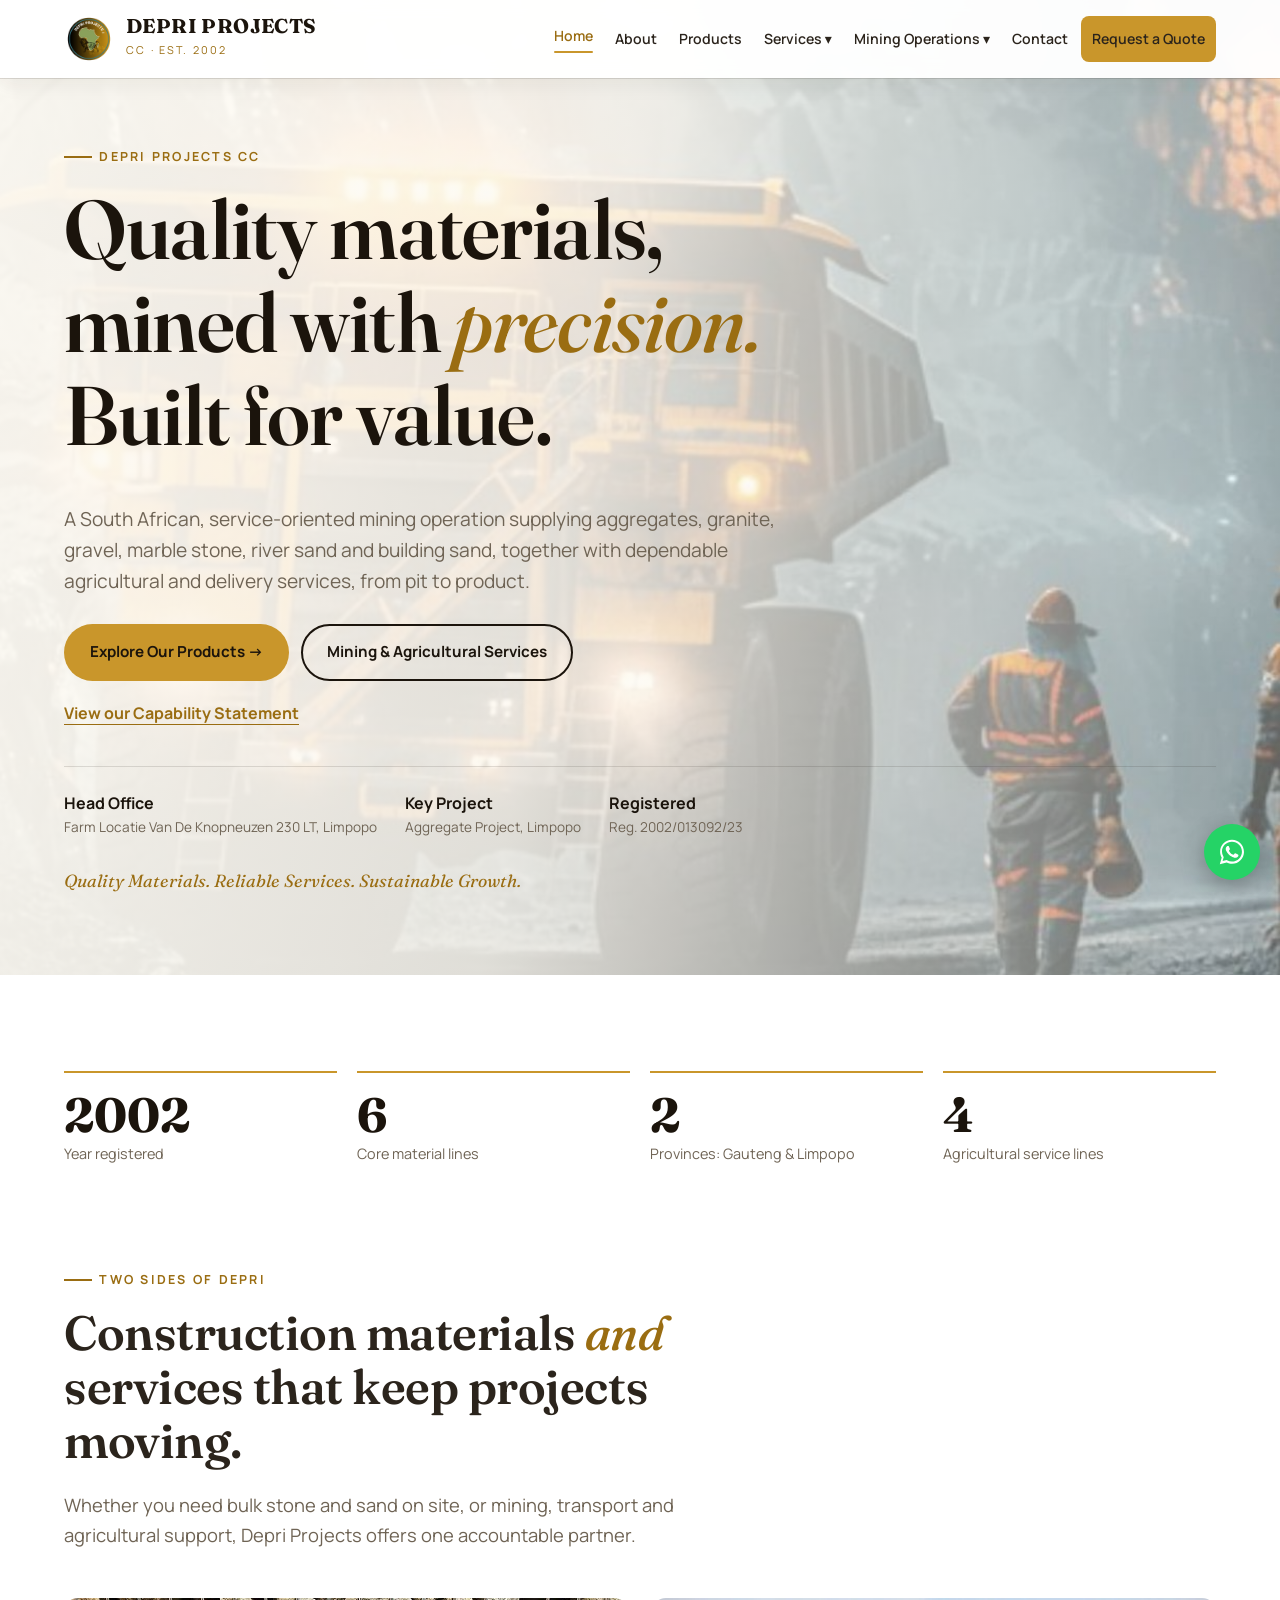
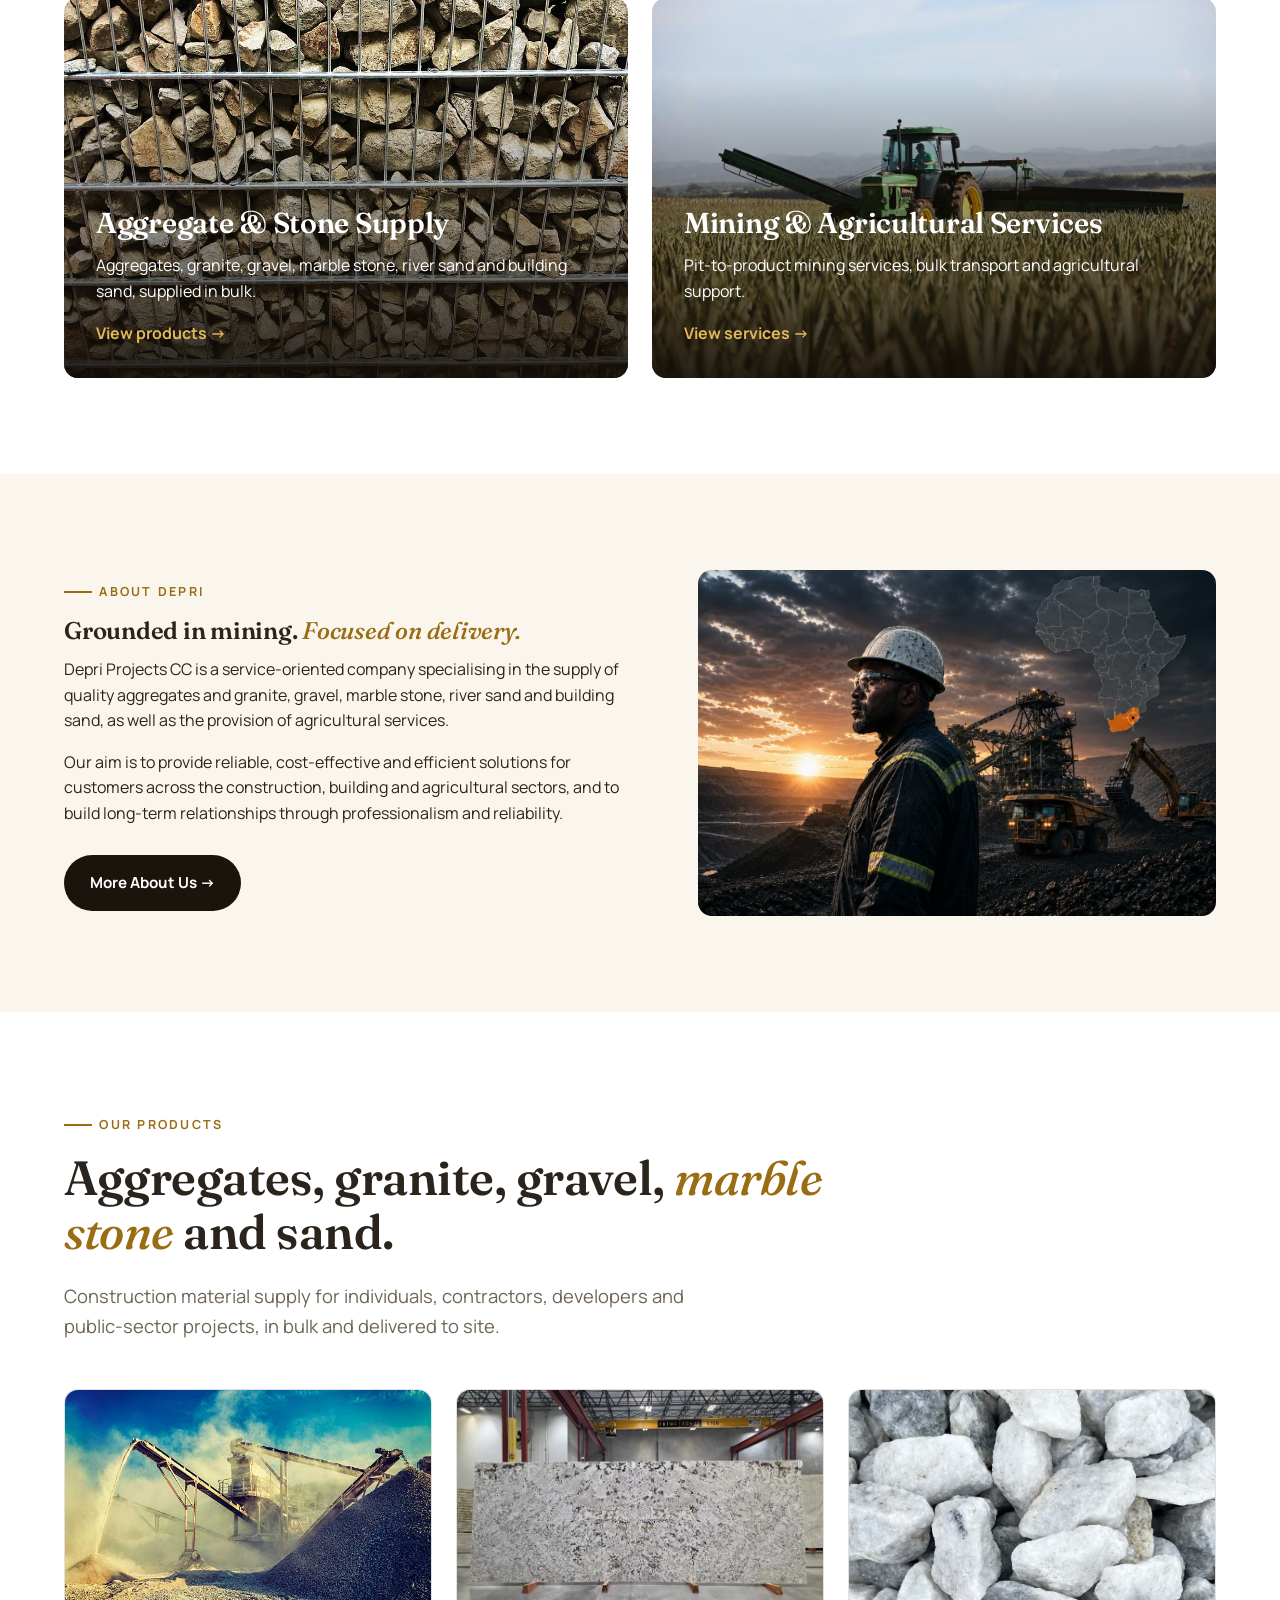
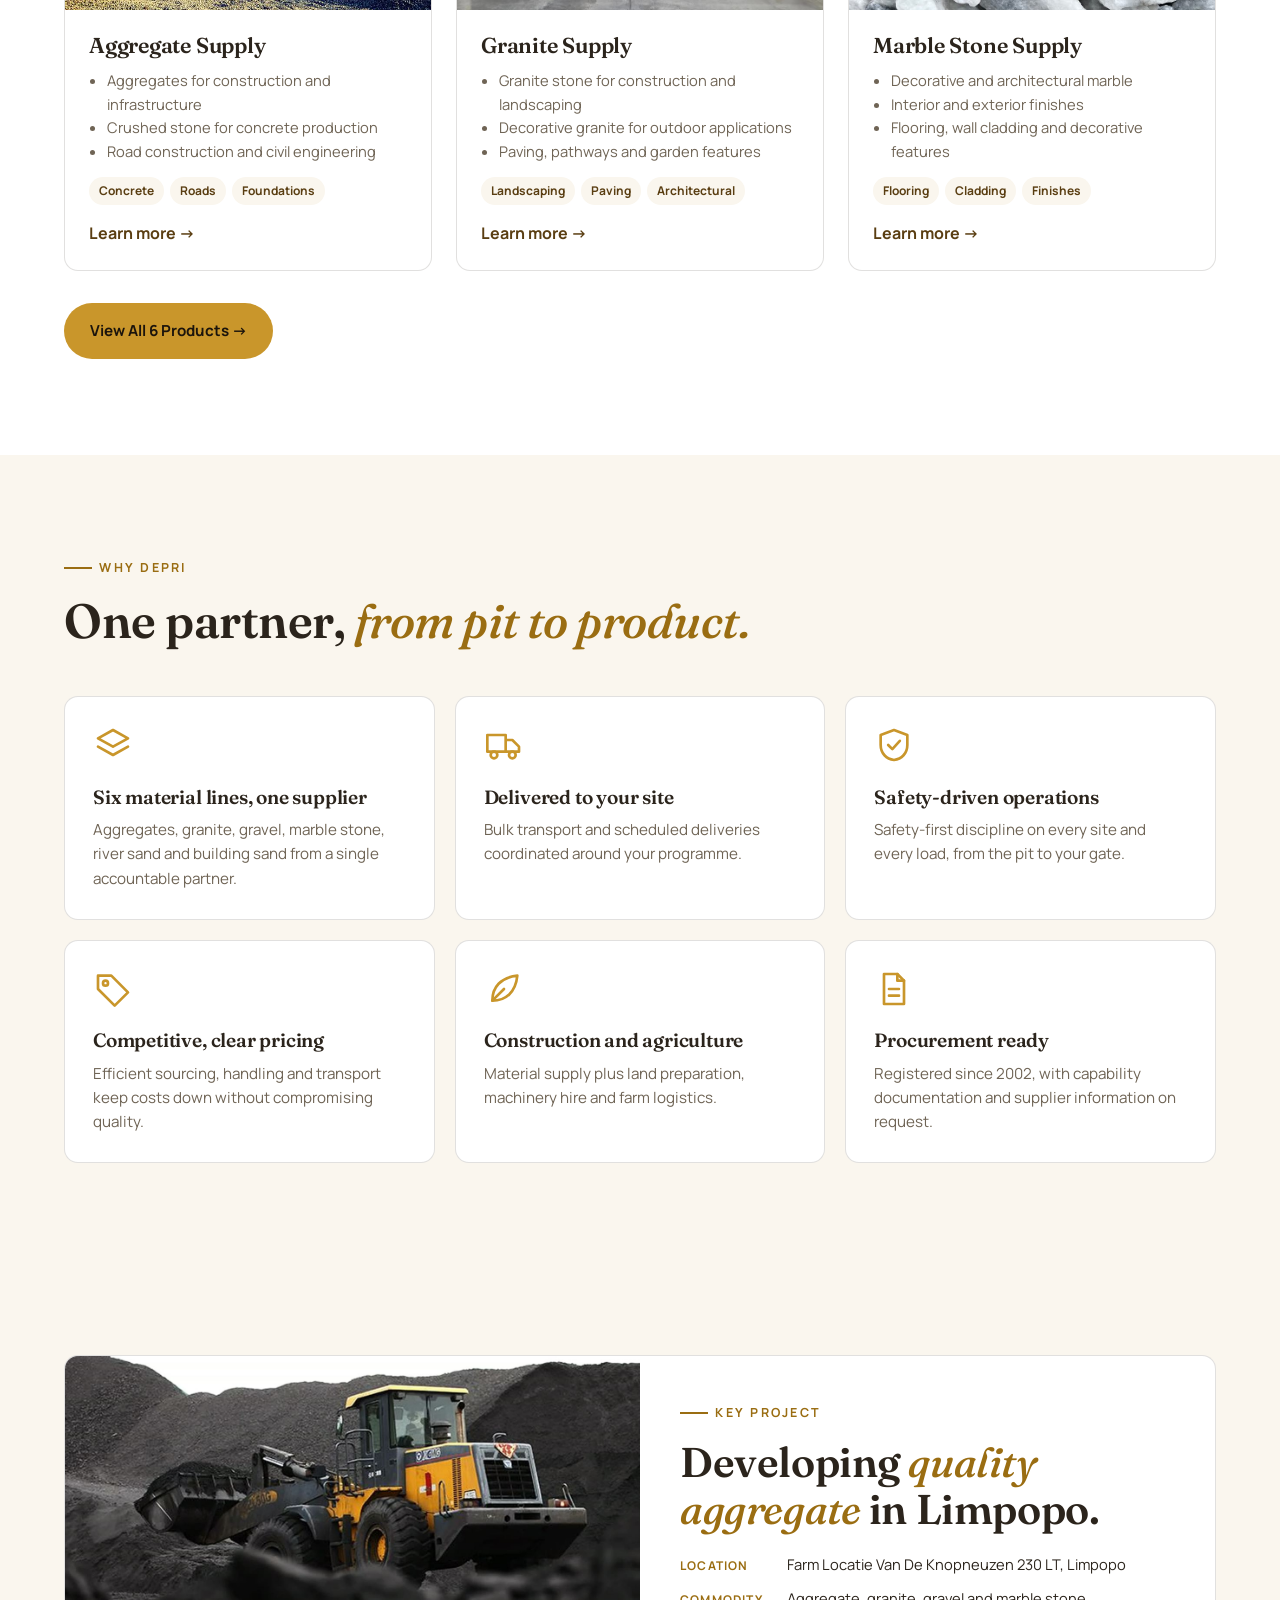
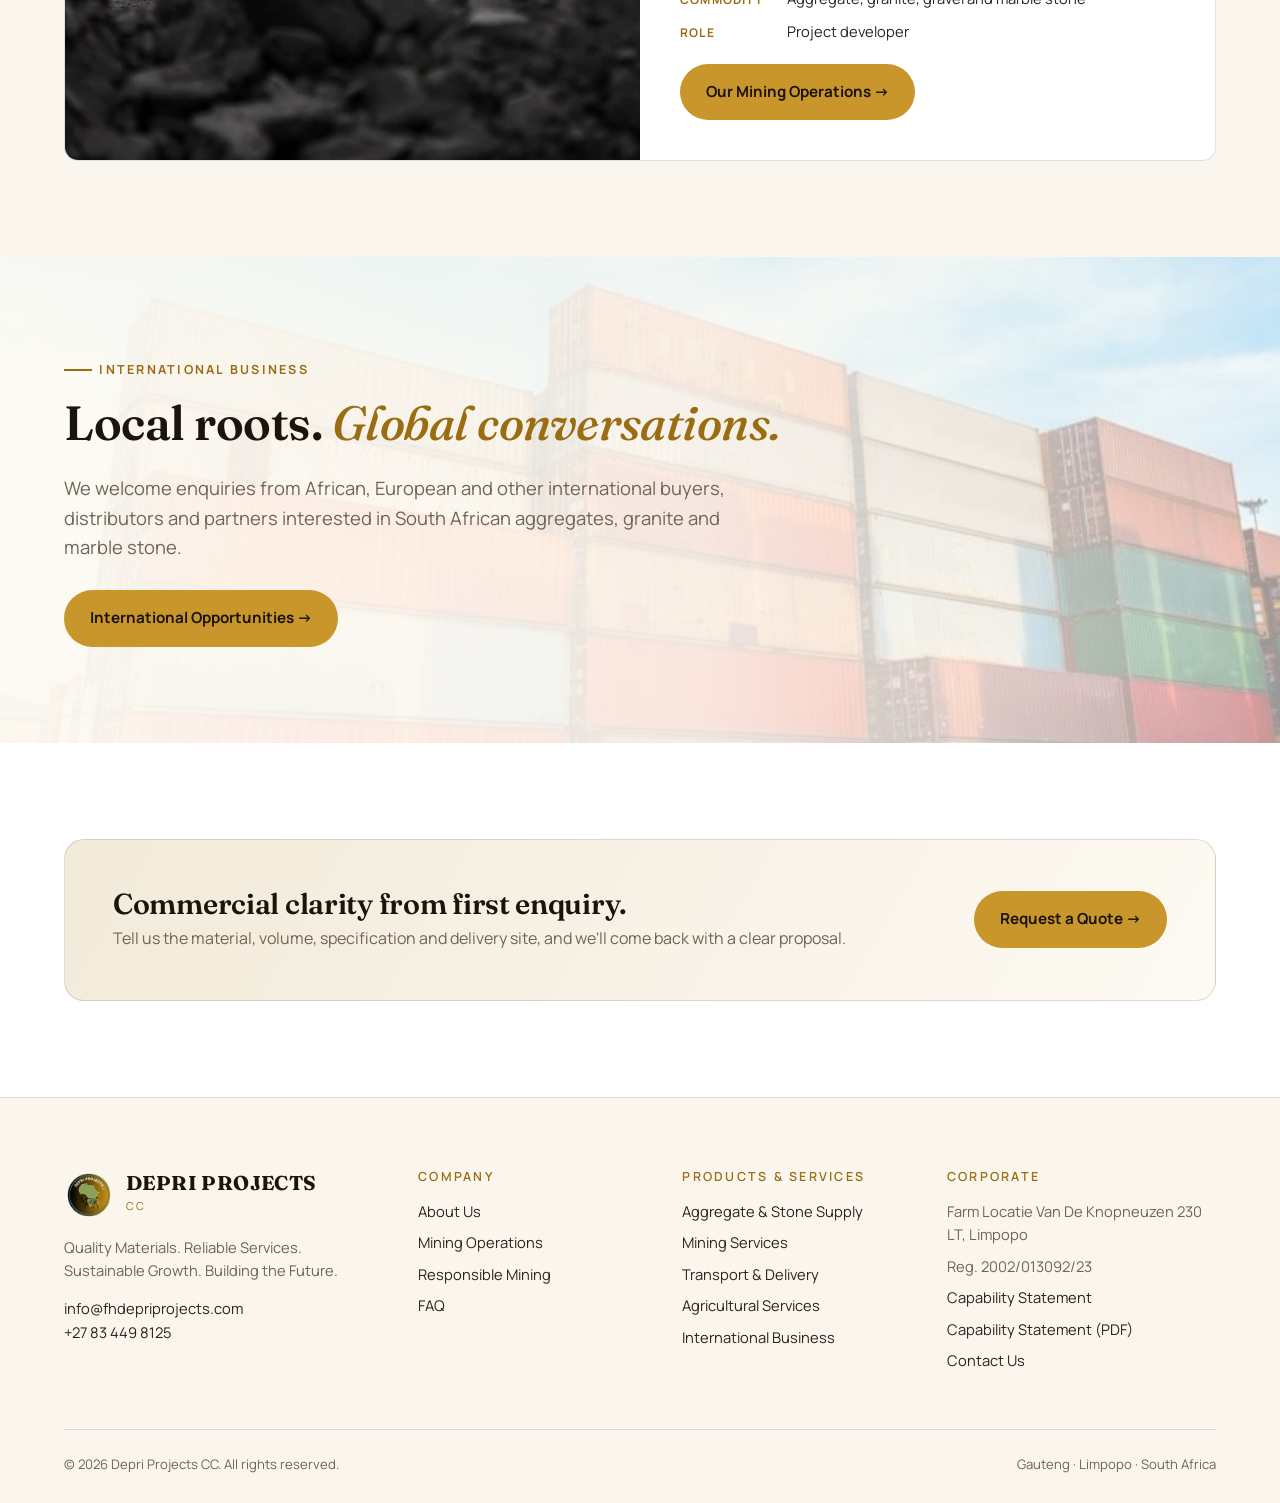
==== index.html @ 737ef7b2 "Light cream/white theme; head office moved to Farm Locatie Van De Knopneuzen 230 LT, Limpopo Co-Auth" ====
<!doctype html>
<html lang="en">
<head>
<meta charset="utf-8">
<meta name="viewport" content="width=device-width,initial-scale=1">
<title>Depri Projects CC | Aggregates, Granite, Marble, Sand &amp; Agricultural Services</title>
<meta name="description" content="Depri Projects CC is a South African, service-oriented mining operation supplying quality aggregates, granite, gravel, marble stone, river sand and building sand, plus agricultural and delivery services.">
<link rel="canonical" href="https://lolamaimane.github.io/depri-projects-website/">
<meta name="theme-color" content="#ffffff">
<meta property="og:type" content="website">
<meta property="og:site_name" content="Depri Projects CC">
<meta property="og:title" content="Depri Projects CC | Aggregates, Granite, Marble, Sand &amp; Agricultural Services">
<meta property="og:description" content="Depri Projects CC is a South African, service-oriented mining operation supplying quality aggregates, granite, gravel, marble stone, river sand and building sand, plus agricultural and delivery services.">
<meta property="og:url" content="https://lolamaimane.github.io/depri-projects-website/">
<meta property="og:image" content="https://lolamaimane.github.io/depri-projects-website/assets/img/og-image.jpg">
<meta property="og:image:width" content="1200">
<meta property="og:image:height" content="630">
<meta name="twitter:card" content="summary_large_image">
<link rel="icon" href="assets/img/favicon.png">
<link rel="apple-touch-icon" href="assets/img/apple-touch-icon.png">
<link rel="preconnect" href="https://fonts.googleapis.com">
<link rel="preconnect" href="https://fonts.gstatic.com" crossorigin>
<link href="https://fonts.googleapis.com/css2?family=Fraunces:ital,opsz,wght@0,9..144,500;0,9..144,600;1,9..144,500&family=Manrope:wght@400;600;700&display=swap" rel="stylesheet">
<link rel="stylesheet" href="assets/css/style.css">
<script type="application/ld+json">
{"@context":"https://schema.org","@type":"Organization","name":"Depri Projects CC","url":"https://lolamaimane.github.io/depri-projects-website/","logo":"https://lolamaimane.github.io/depri-projects-website/assets/img/logo.png","email":"info@fhdepriprojects.com","telephone":"+27834498125","foundingDate":"2002","address":{"@type":"PostalAddress","streetAddress":"Farm Locatie Van De Knopneuzen 230 LT","addressRegion":"Limpopo","addressCountry":"ZA"},"description":"Supplier of aggregates, granite, gravel, marble stone, river sand and building sand, plus mining, transport and agricultural services."}
</script>
</head>
<body>

<a class="skip" href="#main">Skip to content</a>
<header class="site-header" id="top">
  <div class="wrap nav">
    <a class="brand" href="index.html" aria-label="Depri Projects home">
      <img src="assets/img/logo-sm.png" alt="Depri Projects CC logo" width="50" height="50">
      <span><strong>DEPRI PROJECTS</strong><small>CC · Est. 2002</small></span>
    </a>
    <button class="burger" aria-label="Open menu" aria-expanded="false" aria-controls="menu">☰</button>
    <ul class="menu" id="menu">
      <li><a href="index.html" aria-current="page">Home</a></li>
      <li><a href="about.html">About</a></li>
      <li><a href="products.html">Products</a></li>
      <li class="has-sub"><a href="services.html">Services ▾</a><ul class="sub"><li><a href="services.html#mining">Mining Services</a></li><li><a href="services.html#transport">Transport &amp; Delivery</a></li><li><a href="services.html#agriculture">Agricultural Services</a></li></ul></li>
      <li class="has-sub"><a href="operations.html">Mining Operations ▾</a><ul class="sub"><li><a href="operations.html#limpopo">Limpopo Aggregate Project</a></li><li><a href="operations.html#responsible">Responsible Mining</a></li><li><a href="operations.html#international">International Business</a></li></ul></li>
      <li><a href="contact.html">Contact</a></li>
      <li><a href="contact.html?route=Aggregate%20%26%20stone%20supply#enquiry" class="btn btn-gold nav-cta">Request a Quote</a></li>
    </ul>
  </div>
</header>

<main id="main">
<!-- HERO -->
<section class="hero">
  <div class="wrap">
    <span class="eyebrow">Depri Projects CC</span>
    <h1>Quality materials, mined with <em>precision.</em> Built for value.</h1>
    <p class="lead">A South African, service-oriented mining operation supplying aggregates, granite, gravel, marble stone, river sand and building sand, together with dependable agricultural and delivery services, from pit to product.</p>
    <div class="hero-actions">
      <a href="products.html" class="btn btn-gold">Explore Our Products →</a>
      <a href="services.html" class="btn btn-ghost">Mining &amp; Agricultural Services</a>
    </div>
    <a href="capability-statement.html" class="text-link">View our Capability Statement</a>
    <div class="hero-meta">
      <div><b>Head Office</b>Farm Locatie Van De Knopneuzen 230 LT, Limpopo</div>
      <div><b>Key Project</b>Aggregate Project, Limpopo</div>
      <div><b>Registered</b>Reg. 2002/013092/23</div>
      <div class="slogan">Quality Materials. Reliable Services. Sustainable Growth.</div>
    </div>
  </div>
</section>

<!-- COUNTERS -->
<section class="section" style="padding-bottom:0">
  <div class="wrap">
    <div class="counters reveal">
      <div class="counter"><b data-count="2002" data-from="1980">2002</b><span>Year registered</span></div>
      <div class="counter"><b data-count="6">6</b><span>Core material lines</span></div>
      <div class="counter"><b data-count="2">2</b><span>Provinces: Gauteng &amp; Limpopo</span></div>
      <div class="counter"><b data-count="4">4</b><span>Agricultural service lines</span></div>
    </div>
  </div>
</section>

<!-- TWO SIDES -->
<section class="section">
  <div class="wrap">
    <div class="section-head reveal">
      <span class="eyebrow">Two sides of Depri</span>
      <h2>Construction materials <em>and</em> services that keep projects moving.</h2>
      <p class="lead">Whether you need bulk stone and sand on site, or mining, transport and agricultural support, Depri Projects offers one accountable partner.</p>
    </div>
    <div class="routes">
      <a class="route reveal" href="products.html">
        <img src="assets/img/product-gravel.jpg" alt="Crushed stone aggregate" loading="lazy">
        <div><h3>Aggregate &amp; Stone Supply</h3><p>Aggregates, granite, gravel, marble stone, river sand and building sand, supplied in bulk.</p><span>View products →</span></div>
      </a>
      <a class="route reveal" href="services.html">
        <img src="assets/img/agri-tractor.jpg" alt="Tractor working an agricultural field" loading="lazy">
        <div><h3>Mining &amp; Agricultural Services</h3><p>Pit-to-product mining services, bulk transport and agricultural support.</p><span>View services →</span></div>
      </a>
    </div>
  </div>
</section>

<!-- ABOUT TEASER -->
<section class="section alt">
  <div class="wrap split">
    <div class="reveal">
      <span class="eyebrow">About Depri</span>
      <h2>Grounded in mining. <em>Focused on delivery.</em></h2>
      <p>Depri Projects CC is a service-oriented company specialising in the supply of quality aggregates and granite, gravel, marble stone, river sand and building sand, as well as the provision of agricultural services.</p>
      <p>Our aim is to provide reliable, cost-effective and efficient solutions for customers across the construction, building and agricultural sectors, and to build long-term relationships through professionalism and reliability.</p>
      <a href="about.html" class="btn btn-dark" style="margin-top:12px">More About Us →</a>
    </div>
    <img class="reveal" src="assets/img/about-africa.jpg" alt="Mining professional overlooking an operation at sunset" loading="lazy">
  </div>
</section>

<!-- PRODUCTS TEASER -->
<section class="section">
  <div class="wrap">
    <div class="section-head reveal">
      <span class="eyebrow">Our Products</span>
      <h2>Aggregates, granite, gravel, <em>marble stone</em> and sand.</h2>
      <p class="lead">Construction material supply for individuals, contractors, developers and public-sector projects, in bulk and delivered to site.</p>
    </div>
    <div class="grid-3"><article class="product reveal" id="aggregate" data-cat="construction roads"><img src="assets/img/hero-crusher.jpg" alt="Aggregate crushing plant and stockpiles" loading="lazy"><div><h3>Aggregate Supply</h3><ul><li>Aggregates for construction and infrastructure</li><li>Crushed stone for concrete production</li><li>Road construction and civil engineering</li></ul><div class="uses"><span>Concrete</span><span>Roads</span><span>Foundations</span></div><a class="more" href="products.html#aggregate">Learn more →</a></div></article><article class="product reveal" id="granite" data-cat="landscaping decorative"><img src="assets/img/product-granite.jpg" alt="Polished granite slab" loading="lazy"><div><h3>Granite Supply</h3><ul><li>Granite stone for construction and landscaping</li><li>Decorative granite for outdoor applications</li><li>Paving, pathways and garden features</li></ul><div class="uses"><span>Landscaping</span><span>Paving</span><span>Architectural</span></div><a class="more" href="products.html#granite">Learn more →</a></div></article><article class="product reveal" id="marble" data-cat="decorative"><img src="assets/img/product-marble.jpg" alt="White marble stone" loading="lazy"><div><h3>Marble Stone Supply</h3><ul><li>Decorative and architectural marble</li><li>Interior and exterior finishes</li><li>Flooring, wall cladding and decorative features</li></ul><div class="uses"><span>Flooring</span><span>Cladding</span><span>Finishes</span></div><a class="more" href="products.html#marble">Learn more →</a></div></article></div>
    <div class="reveal" style="margin-top:32px"><a href="products.html" class="btn btn-gold">View All 6 Products →</a></div>
  </div>
</section>

<!-- WHY -->
<section class="section alt">
  <div class="wrap">
    <div class="section-head reveal">
      <span class="eyebrow">Why Depri</span>
      <h2>One partner, <em>from pit to product.</em></h2>
    </div>
    <div class="why"><div class="reveal"><svg viewBox="0 0 24 24" fill="none" stroke="currentColor" stroke-width="1.6" stroke-linecap="round" stroke-linejoin="round"><path d="M12 3l9 5-9 5-9-5z"/><path d="M3 13l9 5 9-5"/></svg><h3>Six material lines, one supplier</h3><p>Aggregates, granite, gravel, marble stone, river sand and building sand from a single accountable partner.</p></div><div class="reveal"><svg viewBox="0 0 24 24" fill="none" stroke="currentColor" stroke-width="1.6" stroke-linecap="round" stroke-linejoin="round"><path d="M2 6h11v10H2zM13 9h4l4 4v3h-8z"/><circle cx="6" cy="18" r="2"/><circle cx="17" cy="18" r="2"/></svg><h3>Delivered to your site</h3><p>Bulk transport and scheduled deliveries coordinated around your programme.</p></div><div class="reveal"><svg viewBox="0 0 24 24" fill="none" stroke="currentColor" stroke-width="1.6" stroke-linecap="round" stroke-linejoin="round"><path d="M12 3l8 3v6c0 5-3.4 8.4-8 9-4.6-.6-8-4-8-9V6z"/><path d="M8.5 12l2.5 2.5 4.5-5"/></svg><h3>Safety-driven operations</h3><p>Safety-first discipline on every site and every load, from the pit to your gate.</p></div><div class="reveal"><svg viewBox="0 0 24 24" fill="none" stroke="currentColor" stroke-width="1.6" stroke-linecap="round" stroke-linejoin="round"><path d="M3 12V4h8l10 10-8 8z"/><circle cx="7.5" cy="8.5" r="1.5"/></svg><h3>Competitive, clear pricing</h3><p>Efficient sourcing, handling and transport keep costs down without compromising quality.</p></div><div class="reveal"><svg viewBox="0 0 24 24" fill="none" stroke="currentColor" stroke-width="1.6" stroke-linecap="round" stroke-linejoin="round"><path d="M5 19c0-8 5-14 15-15-1 10-7 15-15 15z"/><path d="M5 19l7-7"/></svg><h3>Construction and agriculture</h3><p>Material supply plus land preparation, machinery hire and farm logistics.</p></div><div class="reveal"><svg viewBox="0 0 24 24" fill="none" stroke="currentColor" stroke-width="1.6" stroke-linecap="round" stroke-linejoin="round"><path d="M6 3h8l4 4v14H6z"/><path d="M14 3v4h4M9 12h6M9 16h6"/></svg><h3>Procurement ready</h3><p>Registered since 2002, with capability documentation and supplier information on request.</p></div></div>
  </div>
</section>

<!-- OPERATIONS TEASER -->
<section class="section dark">
  <div class="wrap">
    <div class="ops-card reveal">
      <img src="assets/img/ops-loader.jpg" alt="Front-end loader handling aggregate" loading="lazy">
      <div class="body">
        <span class="eyebrow">Key Project</span>
        <h2 style="font-size:clamp(1.8rem,3.4vw,2.6rem)">Developing <em>quality aggregate</em> in Limpopo.</h2>
        <dl class="kv">
          <dt>Location</dt><dd>Farm Locatie Van De Knopneuzen 230 LT, Limpopo</dd>
          <dt>Commodity</dt><dd>Aggregate, granite, gravel and marble stone</dd>
          <dt>Role</dt><dd>Project developer</dd>
        </dl>
        <a href="operations.html" class="btn btn-gold">Our Mining Operations →</a>
      </div>
    </div>
  </div>
</section>

<!-- INTERNATIONAL -->
<section class="section intl">
  <div class="wrap">
    <div class="section-head reveal" style="margin-bottom:28px">
      <span class="eyebrow">International Business</span>
      <h2>Local roots. <em>Global conversations.</em></h2>
      <p class="lead">We welcome enquiries from African, European and other international buyers, distributors and partners interested in South African aggregates, granite and marble stone.</p>
    </div>
    <a href="operations.html#international" class="btn btn-gold reveal">International Opportunities →</a>
  </div>
</section>

<section class="section">
  <div class="wrap">
    <div class="cta-band reveal">
      <div><h3>Commercial clarity from first enquiry.</h3><p>Tell us the material, volume, specification and delivery site, and we'll come back with a clear proposal.</p></div>
      <a href="contact.html?route=Aggregate%20%26%20stone%20supply#enquiry" class="btn btn-gold">Request a Quote →</a>
    </div>
  </div>
</section>
</main>

<footer class="site-footer">
  <div class="wrap">
    <div class="foot-grid">
      <div>
        <a class="brand" href="index.html"><img src="assets/img/logo-sm.png" alt="" width="50" height="50"><span><strong>DEPRI PROJECTS</strong><small>CC</small></span></a>
        <p style="margin-top:16px">Quality Materials. Reliable Services. Sustainable Growth. Building the Future.</p>
        <p><a href="mailto:info@fhdepriprojects.com">info@fhdepriprojects.com</a><br><a href="tel:+27834498125">+27 83 449 8125</a></p>
      </div>
      <div><h4>Company</h4><ul><li><a href="about.html">About Us</a></li><li><a href="operations.html">Mining Operations</a></li><li><a href="operations.html#responsible">Responsible Mining</a></li><li><a href="contact.html#faq">FAQ</a></li></ul></div>
      <div><h4>Products &amp; Services</h4><ul><li><a href="products.html">Aggregate &amp; Stone Supply</a></li><li><a href="services.html#mining">Mining Services</a></li><li><a href="services.html#transport">Transport &amp; Delivery</a></li><li><a href="services.html#agriculture">Agricultural Services</a></li><li><a href="operations.html#international">International Business</a></li></ul></div>
      <div><h4>Corporate</h4><ul><li>Farm Locatie Van De Knopneuzen 230 LT, Limpopo</li><li>Reg. 2002/013092/23</li><li><a href="capability-statement.html">Capability Statement</a></li><li><a href="assets/docs/Depri_Projects_Capability_Statement.pdf">Capability Statement (PDF)</a></li><li><a href="contact.html">Contact Us</a></li></ul></div>
    </div>
    <div class="foot-bottom">
      <span>© <span id="yr">2026</span> Depri Projects CC. All rights reserved.</span>
      <span>Gauteng · Limpopo · South Africa</span>
    </div>
  </div>
</footer>

<a class="wa-float" href="https://wa.me/27834498125?text=Hello%20Depri%20Projects%2C%20I%27d%20like%20a%20quote%20for%20materials" target="_blank" rel="noopener" aria-label="Chat with Depri Projects on WhatsApp"><svg viewBox="0 0 32 32" aria-hidden="true"><path d="M16 3C9 3 3.3 8.6 3.3 15.6c0 2.2.6 4.4 1.7 6.3L3 29l7.3-1.9c1.8 1 3.8 1.5 5.8 1.5 7 0 12.7-5.7 12.7-12.6C28.7 8.6 23 3 16 3zm0 23.1c-1.9 0-3.7-.5-5.3-1.4l-.4-.2-4.3 1.1 1.2-4.2-.3-.4a10.4 10.4 0 0 1-1.6-5.5C5.3 9.8 10.1 5.1 16 5.1s10.6 4.7 10.6 10.5S21.9 26.1 16 26.1zm5.8-7.8c-.3-.2-1.9-.9-2.2-1-.3-.1-.5-.2-.7.2-.2.3-.8 1-1 1.2-.2.2-.4.2-.7.1-.3-.2-1.4-.5-2.6-1.6-1-.9-1.6-1.9-1.8-2.2-.2-.3 0-.5.1-.7l.5-.6.3-.5c.1-.2 0-.4 0-.6l-1-2.4c-.3-.6-.5-.5-.7-.5h-.6c-.2 0-.6.1-.9.4-.3.3-1.2 1.1-1.2 2.8s1.2 3.2 1.4 3.4c.2.2 2.4 3.6 5.7 5 .8.3 1.4.5 1.9.7.8.3 1.5.2 2.1.1.6-.1 1.9-.8 2.2-1.5.3-.7.3-1.4.2-1.5-.1-.2-.3-.3-.6-.4z"/></svg></a>
<button class="to-top" type="button" aria-label="Back to top">↑</button>
<script src="assets/js/main.js"></script>
</body>
</html>
---- assets/css/style.css ----
/* Depri Projects CC — site styles */
:root{
  --ink:#1b140c;          /* deep earth */
  --ink-2:#2a1f13;
  --brown:#5a3e12;        /* letterhead brown */
  --gold:#c9962b;         /* logo gold */
  --gold-2:#e2b75a;
  --teal:#2c7f8c;         /* logo ring */
  --green:#7e9c58;        /* logo Africa */
  --sand:#f6f0e4;
  --sand-2:#ece2cf;
  --paper:#fffdf8;
  --text:#2b241c;
  --muted:#6f6455;
  --line:rgba(43,36,28,.14);
  --line-dark:rgba(255,255,255,.14);
  --radius:14px;
  --max:1200px;
  --serif:"Fraunces",Georgia,serif;
  --sans:"Manrope",system-ui,-apple-system,"Segoe UI",sans-serif;
}
*{box-sizing:border-box}
html{scroll-behavior:smooth}
body{margin:0;font-family:var(--sans);color:var(--text);background:var(--paper);line-height:1.6;-webkit-font-smoothing:antialiased}
img{max-width:100%;display:block}
a{color:inherit}
h1,h2,h3,h4{font-family:var(--serif);font-weight:600;line-height:1.12;margin:0 0 .5em;letter-spacing:-.01em}
h1 em,h2 em,h3 em{font-style:italic;color:var(--gold);font-weight:500}
p{margin:0 0 1em}
.wrap{max-width:var(--max);margin:0 auto;padding:0 24px}
.eyebrow{display:inline-flex;gap:.6em;align-items:center;font-size:.78rem;font-weight:700;letter-spacing:.18em;text-transform:uppercase;color:var(--gold);margin-bottom:1rem}
.eyebrow::before{content:"";width:28px;height:2px;background:currentColor}
.lead{font-size:1.15rem;color:var(--muted);max-width:62ch}
.section{padding:96px 0}
.section.alt{background:var(--sand)}
.section.dark{background:var(--ink);color:#efe7d8}
.section.dark .lead{color:#c8bba5}
.section-head{max-width:760px;margin-bottom:48px}
.section-head h2{font-size:clamp(2rem,4vw,3rem)}

/* buttons */
.btn{display:inline-flex;align-items:center;gap:.5em;padding:14px 24px;border-radius:999px;font-weight:700;font-size:.95rem;text-decoration:none;border:2px solid transparent;transition:.2s;cursor:pointer;font-family:var(--sans)}
.btn-gold{background:var(--gold);color:var(--ink)}
.btn-gold:hover{background:var(--gold-2)}
.btn-ghost{border-color:rgba(255,255,255,.5);color:#fff}
.btn-ghost:hover{background:rgba(255,255,255,.1)}
.btn-dark{background:var(--ink);color:#fff}
.btn-dark:hover{background:var(--brown)}
.text-link{font-weight:700;color:var(--gold);text-decoration:none;border-bottom:1px solid currentColor}

/* header */
.site-header{position:fixed;inset:0 0 auto;z-index:50;transition:.25s;background:linear-gradient(rgba(27,20,12,.75),rgba(27,20,12,0))}
.site-header.scrolled{background:rgba(27,20,12,.96);box-shadow:0 4px 24px rgba(0,0,0,.25)}
.nav{display:flex;align-items:center;justify-content:space-between;height:78px;gap:20px}
.brand{display:flex;align-items:center;gap:12px;text-decoration:none;color:#fff}
.brand img{width:50px;height:50px}
.brand strong{font-family:var(--serif);font-size:1.25rem;letter-spacing:.02em;display:block;line-height:1}
.brand small{font-size:.68rem;letter-spacing:.2em;color:var(--gold-2);text-transform:uppercase}
.menu{display:flex;align-items:center;gap:4px;list-style:none;margin:0;padding:0}
.menu a{color:#efe7d8;text-decoration:none;font-size:.88rem;font-weight:600;padding:10px 9px;white-space:nowrap;border-radius:8px;display:block}
.menu a:hover{color:var(--gold-2)}
.menu .has-sub{position:relative}
.menu .sub{position:absolute;top:100%;left:0;min-width:240px;background:var(--ink);border:1px solid var(--line-dark);border-radius:12px;padding:8px;list-style:none;margin:0;opacity:0;visibility:hidden;transform:translateY(6px);transition:.2s}
.menu .has-sub:hover .sub,.menu .has-sub:focus-within .sub{opacity:1;visibility:visible;transform:none}
.nav-cta{padding:10px 18px;font-size:.85rem}
.burger{display:none;background:none;border:0;color:#fff;font-size:1.6rem;cursor:pointer}

/* hero */
.hero{position:relative;min-height:100vh;display:flex;align-items:flex-end;color:#fff;background:#120d07}
.hero::before{content:"";position:absolute;inset:0;background:url(../img/ops-haul-truck.jpg) center/cover no-repeat;filter:saturate(.85)}
.hero::after{content:"";position:absolute;inset:0;background:linear-gradient(100deg,rgba(18,13,7,.92) 0%,rgba(18,13,7,.7) 45%,rgba(18,13,7,.25) 100%)}
.hero .wrap{position:relative;z-index:1;padding-top:140px;padding-bottom:80px;width:100%}
.hero h1{font-size:clamp(2.6rem,6.5vw,5.2rem);max-width:15ch}
.hero .lead{color:#e3d8c4;font-size:1.2rem}
.hero-actions{display:flex;flex-wrap:wrap;gap:12px;margin:28px 0 20px}
.hero-meta{display:flex;flex-wrap:wrap;gap:28px;margin-top:40px;padding-top:24px;border-top:1px solid var(--line-dark);font-size:.85rem;color:#c8bba5}
.hero-meta b{color:#fff;display:block;font-size:1rem}
.slogan{font-family:var(--serif);font-style:italic;color:var(--gold-2);font-size:1.1rem}

/* two sides */
.routes{display:grid;grid-template-columns:repeat(2,1fr);gap:24px}
.route{position:relative;border-radius:var(--radius);overflow:hidden;min-height:380px;display:flex;align-items:flex-end;color:#fff;text-decoration:none}
.route img{position:absolute;inset:0;width:100%;height:100%;object-fit:cover;transition:transform .6s}
.route:hover img{transform:scale(1.05)}
.route::after{content:"";position:absolute;inset:0;background:linear-gradient(transparent 20%,rgba(18,13,7,.9))}
.route div{position:relative;z-index:1;padding:32px}
.route h3{font-size:1.8rem}
.route span{color:var(--gold-2);font-weight:700}
.tags{display:flex;flex-wrap:wrap;gap:10px;margin-top:32px}
.tag{padding:8px 16px;border:1px solid var(--line);border-radius:999px;font-size:.85rem;font-weight:600;background:#fff}

/* about */
.split{display:grid;grid-template-columns:1.1fr 1fr;gap:64px;align-items:center}
.split.rev{grid-template-columns:1fr 1.1fr}
.split img{border-radius:var(--radius);width:100%;height:100%;max-height:560px;object-fit:cover}
.stats{display:grid;grid-template-columns:repeat(3,1fr);gap:16px;margin-top:32px}
.stat{border-top:2px solid var(--gold);padding-top:14px}
.stat b{font-family:var(--serif);font-size:1.5rem;display:block;color:var(--ink)}
.stat span{font-size:.85rem;color:var(--muted)}
.mv{display:grid;grid-template-columns:1fr 1fr;gap:24px;margin-top:48px}
.mv article{background:#fff;border:1px solid var(--line);border-radius:var(--radius);padding:32px}
.mv h3{font-size:1.4rem}

/* cards */
.grid-4{display:grid;grid-template-columns:repeat(4,1fr);gap:20px}
.grid-3{display:grid;grid-template-columns:repeat(3,1fr);gap:24px}
.grid-2{display:grid;grid-template-columns:repeat(2,1fr);gap:24px}
.card{background:#fff;border:1px solid var(--line);border-radius:var(--radius);padding:28px}
.dark .card{background:var(--ink-2);border-color:var(--line-dark)}
.card .num{font-family:var(--serif);color:var(--gold);font-size:1.1rem;font-weight:600;display:block;margin-bottom:10px}
.card h3{font-size:1.25rem}
.card p{color:var(--muted);font-size:.95rem;margin:0}
.dark .card p{color:#c8bba5}
.card ul{margin:12px 0 0;padding-left:18px;color:var(--muted);font-size:.92rem}
.dark .card ul{color:#c8bba5}
.card li{margin-bottom:4px}

/* products */
.product{background:#fff;border:1px solid var(--line);border-radius:var(--radius);overflow:hidden;display:flex;flex-direction:column}
.product img{height:220px;width:100%;object-fit:cover}
.product>div{padding:24px;display:flex;flex-direction:column;flex:1}
.product h3{font-size:1.35rem}
.product ul{margin:0;padding-left:18px;color:var(--muted);font-size:.92rem}

/* operations */
.ops-card{display:grid;grid-template-columns:1fr 1fr;border-radius:var(--radius);overflow:hidden;background:var(--ink-2);border:1px solid var(--line-dark)}
.ops-card img{width:100%;height:100%;object-fit:cover;min-height:380px}
.ops-card .body{padding:40px}
.kv{display:grid;grid-template-columns:auto 1fr;gap:10px 24px;margin:20px 0;font-size:.92rem}
.kv dt{color:var(--gold-2);font-weight:700;text-transform:uppercase;letter-spacing:.1em;font-size:.75rem;padding-top:3px}
.kv dd{margin:0;color:#efe7d8}
.flow{display:flex;gap:0;margin-top:48px;flex-wrap:wrap}
.flow li{flex:1;min-width:140px;list-style:none;position:relative;padding:20px 16px 0;border-top:2px solid var(--gold);font-size:.9rem}
.flow li::before{content:"";position:absolute;top:-7px;left:16px;width:12px;height:12px;border-radius:50%;background:var(--gold)}
.flow li b{display:block;font-family:var(--serif);font-size:1.05rem;margin-bottom:4px}
.flow{padding:0}

/* responsible */
.pillar{border-left:3px solid var(--teal);padding:8px 0 8px 20px}
.pillar h3{font-size:1.2rem}
.pillar p{color:var(--muted);margin:0}

/* international */
.intl{position:relative;color:#fff;background:#0f1a22}
.intl::before{content:"";position:absolute;inset:0;background:url(../img/intl-containers.jpg) center/cover no-repeat}
.intl::after{content:"";position:absolute;inset:0;background:linear-gradient(90deg,rgba(15,12,8,.94),rgba(15,12,8,.75) 55%,rgba(15,12,8,.45))}
.intl .wrap{position:relative;z-index:1}
.intl .lead{color:#e3d8c4}
.intl .card{background:rgba(27,20,12,.72);border-color:var(--line-dark);backdrop-filter:blur(6px)}
.intl .card p{color:#d6cab5}

/* readiness */
.ready{display:grid;grid-template-columns:repeat(4,1fr);gap:20px}
.ready div{background:#fff;border:1px solid var(--line);border-radius:var(--radius);padding:24px}
.ready b{display:block;font-family:var(--serif);font-size:1.1rem;margin-bottom:6px}
.ready span{font-size:.9rem;color:var(--muted)}

/* markets */
.markets{display:flex;flex-wrap:wrap;gap:10px}
.markets span{background:var(--ink);color:#efe7d8;padding:10px 18px;border-radius:999px;font-size:.9rem;font-weight:600}

/* team */
.team{display:grid;grid-template-columns:repeat(2,1fr);gap:24px;max-width:760px}
.person{display:flex;gap:18px;align-items:center;background:#fff;border:1px solid var(--line);border-radius:var(--radius);padding:24px}
.avatar{width:64px;height:64px;border-radius:50%;background:linear-gradient(135deg,var(--gold),var(--brown));color:#fff;display:grid;place-items:center;font-family:var(--serif);font-size:1.4rem;flex:none}
.person h3{font-size:1.2rem;margin:0}
.person span{color:var(--muted);font-size:.9rem}

/* faq */
.faq{max-width:860px}
.faq details{border-bottom:1px solid var(--line);padding:20px 0}
.faq summary{cursor:pointer;font-family:var(--serif);font-size:1.2rem;font-weight:600;list-style:none;display:flex;justify-content:space-between;gap:16px}
.faq summary::-webkit-details-marker{display:none}
.faq summary::after{content:"+";color:var(--gold);font-size:1.5rem;line-height:1}
.faq details[open] summary::after{content:"–"}
.faq details p{margin:12px 0 0;color:var(--muted)}

/* contact */
.contact-grid{display:grid;grid-template-columns:1fr 1.3fr;gap:56px}
.routes-list{display:grid;gap:12px;margin:24px 0}
.routes-list button{all:unset;cursor:pointer;display:block;padding:16px 20px;border:1px solid var(--line-dark);border-radius:12px;color:#efe7d8;transition:.2s}
.routes-list button:hover,.routes-list button.on{border-color:var(--gold);background:rgba(201,150,43,.12)}
.routes-list b{display:block;color:#fff}
.routes-list small{color:#c8bba5}
.contact-info{font-size:.95rem;color:#c8bba5}
.contact-info a{color:var(--gold-2);text-decoration:none}
form.enquiry{background:var(--paper);color:var(--text);border-radius:var(--radius);padding:36px;display:grid;grid-template-columns:1fr 1fr;gap:16px}
form.enquiry .full{grid-column:1/-1}
form.enquiry label{font-size:.8rem;font-weight:700;letter-spacing:.06em;text-transform:uppercase;color:var(--muted);display:block;margin-bottom:6px}
form.enquiry input,form.enquiry select,form.enquiry textarea{width:100%;padding:12px 14px;border:1px solid var(--line);border-radius:10px;font:inherit;background:#fff;color:var(--text)}
form.enquiry input:focus,form.enquiry select:focus,form.enquiry textarea:focus{outline:2px solid var(--gold);border-color:transparent}
form.enquiry textarea{min-height:130px;resize:vertical}
.steps{display:grid;gap:12px;margin-top:24px;counter-reset:s}
.steps li{list-style:none;counter-increment:s;display:flex;gap:14px;color:#c8bba5;font-size:.92rem}
.steps li::before{content:counter(s);flex:none;width:28px;height:28px;border-radius:50%;border:1px solid var(--gold);color:var(--gold);display:grid;place-items:center;font-weight:700;font-size:.8rem}
.steps{padding:0}

/* cta band */
.cta-band{background:linear-gradient(120deg,var(--brown),var(--ink));color:#fff;border-radius:20px;padding:48px;display:flex;justify-content:space-between;align-items:center;gap:32px;flex-wrap:wrap}
.cta-band h3{font-size:1.8rem;margin:0}
.cta-band p{color:#d6cab5;margin:6px 0 0}

/* footer */
.site-footer{background:#120d07;color:#c8bba5;padding:72px 0 28px;font-size:.92rem}
.foot-grid{display:grid;grid-template-columns:1.4fr 1fr 1fr 1.2fr;gap:40px}
.site-footer h4{font-family:var(--sans);font-size:.78rem;letter-spacing:.18em;text-transform:uppercase;color:var(--gold-2);margin-bottom:16px}
.site-footer ul{list-style:none;margin:0;padding:0;display:grid;gap:8px}
.site-footer a{color:#e3d8c4;text-decoration:none}
.site-footer a:hover{color:var(--gold-2)}
.foot-bottom{margin-top:56px;padding-top:24px;border-top:1px solid var(--line-dark);display:flex;justify-content:space-between;flex-wrap:wrap;gap:12px;font-size:.82rem}

/* reveal */
.reveal{opacity:0;transform:translateY(24px);transition:opacity .7s,transform .7s}
.reveal.in{opacity:1;transform:none}
@media (prefers-reduced-motion:reduce){.reveal{opacity:1;transform:none}html{scroll-behavior:auto}}

/* responsive */
@media (max-width:1180px){
  .menu{position:fixed;inset:78px 0 auto 0;background:var(--ink);flex-direction:column;align-items:stretch;padding:16px 24px 24px;display:none;max-height:calc(100vh - 78px);overflow:auto}
  .menu.open{display:flex}
  .menu .sub{position:static;opacity:1;visibility:visible;transform:none;border:0;background:none;padding:0 0 0 16px}
  .burger{display:block}
  .nav-cta{display:none}
  .grid-4,.ready{grid-template-columns:repeat(2,1fr)}
  .foot-grid{grid-template-columns:1fr 1fr}
}
@media (max-width:820px){
  .section{padding:72px 0}
  .routes,.split,.split.rev,.mv,.grid-3,.grid-2,.ops-card,.contact-grid,.team{grid-template-columns:1fr}
  .ops-card img{min-height:240px}
  .stats{grid-template-columns:1fr 1fr 1fr}
  form.enquiry{grid-template-columns:1fr;padding:24px}
}
@media (max-width:560px){
  .wrap{padding:0 16px}
  .grid-4,.ready,.foot-grid,.stats{grid-template-columns:1fr}
  .cta-band{padding:32px 24px}
  .brand small{display:none}
}

/* ===== v2: multi-page additions ===== */
.skip{position:absolute;left:-999px;top:8px;z-index:100;background:var(--gold);color:var(--ink);padding:10px 16px;border-radius:8px;font-weight:700}
.skip:focus{left:8px}
.menu a[aria-current="page"]{color:var(--gold-2)}
.menu a[aria-current="page"]::after{content:"";display:block;height:2px;background:var(--gold);margin-top:4px;border-radius:2px}
.menu .sub a[aria-current="page"]::after{display:none}
body.menu-open{overflow:hidden}

/* inner page hero */
.page-hero{position:relative;color:#fff;background:#120d07;padding:170px 0 80px;overflow:hidden}
.page-hero .bg{position:absolute;inset:0;width:100%;height:100%;object-fit:cover;filter:saturate(.85)}
.page-hero::after{content:"";position:absolute;inset:0;background:linear-gradient(100deg,rgba(18,13,7,.93) 0%,rgba(18,13,7,.72) 50%,rgba(18,13,7,.35) 100%)}
.page-hero .wrap{position:relative;z-index:1}
.page-hero h1{font-size:clamp(2.3rem,5.4vw,4.2rem);max-width:18ch}
.page-hero .lead{color:#e3d8c4}
.crumbs{display:flex;gap:8px;font-size:.85rem;color:#c8bba5;margin-bottom:18px;list-style:none;padding:0}
.crumbs a{color:var(--gold-2);text-decoration:none}
.crumbs li+li::before{content:"/";margin-right:8px;opacity:.6}

/* counters */
.counters{display:grid;grid-template-columns:repeat(4,1fr);gap:20px}
.counter{border-top:2px solid var(--gold);padding-top:16px}
.counter b{font-family:var(--serif);font-size:clamp(2rem,4vw,3rem);display:block;color:var(--ink);line-height:1.1}
.dark .counter b{color:#fff}
.counter span{color:var(--muted);font-size:.9rem}
.dark .counter span{color:#c8bba5}

/* why choose us */
.why{display:grid;grid-template-columns:repeat(3,1fr);gap:20px}
.why div{background:#fff;border:1px solid var(--line);border-radius:var(--radius);padding:28px;transition:transform .25s,box-shadow .25s}
.why div:hover{transform:translateY(-4px);box-shadow:0 14px 34px rgba(43,36,28,.1)}
.why svg{width:40px;height:40px;color:var(--gold);margin-bottom:14px}
.why h3{font-size:1.2rem}
.why p{color:var(--muted);font-size:.95rem;margin:0}

/* product teaser + cards */
.product{transition:transform .25s,box-shadow .25s}
.product:hover{transform:translateY(-4px);box-shadow:0 14px 34px rgba(43,36,28,.12)}
.product .more{display:inline-block;margin-top:auto;padding-top:16px;font-weight:700;color:var(--brown);text-decoration:none}
.product .more:hover{color:var(--gold)}
.product .uses{display:flex;flex-wrap:wrap;gap:6px;margin-top:14px}
.product .uses span{font-size:.75rem;font-weight:700;padding:4px 10px;border-radius:999px;background:var(--sand);color:var(--brown)}

/* filter chips */
.chips{display:flex;flex-wrap:wrap;gap:10px;margin-bottom:28px}
.chips button{font:inherit;font-weight:700;font-size:.88rem;padding:9px 18px;border-radius:999px;border:1px solid var(--line);background:#fff;color:var(--text);cursor:pointer;transition:.2s}
.chips button:hover{border-color:var(--gold)}
.chips button[aria-pressed="true"]{background:var(--ink);color:#fff;border-color:var(--ink)}
.product.hide{display:none}

/* application matrix */
.table-wrap{overflow-x:auto;border:1px solid var(--line);border-radius:var(--radius);background:#fff}
table.matrix{width:100%;border-collapse:collapse;font-size:.92rem;min-width:640px}
.matrix th,.matrix td{padding:14px 16px;text-align:center;border-bottom:1px solid var(--line)}
.matrix th:first-child,.matrix td:first-child{text-align:left;font-weight:700}
.matrix thead th{background:var(--ink);color:#efe7d8;font-weight:700;font-size:.8rem;letter-spacing:.06em;text-transform:uppercase}
.matrix tbody tr:hover{background:var(--sand)}
.matrix .y{color:var(--gold);font-size:1.1rem}
.matrix tr:last-child td{border-bottom:0}

/* map */
.map{border-radius:var(--radius);overflow:hidden;border:1px solid var(--line-dark);margin-top:24px;aspect-ratio:16/10;background:var(--ink-2)}
.map iframe{width:100%;height:100%;border:0;display:block}

/* contact quick actions */
.quick{display:flex;flex-wrap:wrap;gap:12px;margin-top:24px}
.btn-wa{background:#25d366;color:#0b2e17}
.btn-wa:hover{background:#3be07a}
.btn-line{border-color:var(--line-dark);color:#fff}
.btn-line:hover{border-color:var(--gold);color:var(--gold-2)}
.form-note{font-size:.8rem;color:var(--muted);margin:0}
.form-ok{grid-column:1/-1;background:#e9f5e1;border:1px solid #9cc483;color:#2c4a1c;padding:14px 16px;border-radius:10px;display:none}
.form-ok.show{display:block}

/* floating actions */
.wa-float{position:fixed;right:20px;bottom:20px;z-index:60;width:56px;height:56px;border-radius:50%;background:#25d366;display:grid;place-items:center;box-shadow:0 8px 24px rgba(0,0,0,.25);transition:transform .2s}
.wa-float:hover{transform:scale(1.08)}
.wa-float svg{width:30px;height:30px;fill:#fff}
.to-top{position:fixed;right:26px;bottom:88px;z-index:60;width:44px;height:44px;border-radius:50%;border:0;background:var(--ink);color:var(--gold-2);font-size:1.2rem;cursor:pointer;opacity:0;visibility:hidden;transform:translateY(10px);transition:.25s;box-shadow:0 6px 18px rgba(0,0,0,.2)}
.to-top.show{opacity:1;visibility:visible;transform:none}

/* 404 */
.nf{min-height:100vh;display:grid;place-items:center;text-align:center;background:var(--ink);color:#efe7d8;padding:120px 16px}
.nf b{font-family:var(--serif);font-size:clamp(5rem,16vw,10rem);color:var(--gold);line-height:1;display:block}

/* mobile menu polish */
@media (max-width:1180px){
  .menu{display:flex;transform:translateY(-12px);opacity:0;visibility:hidden;transition:.25s}
  .menu.open{transform:none;opacity:1;visibility:visible}
  .menu a{padding:12px 8px;font-size:1rem;border-bottom:1px solid var(--line-dark);border-radius:0}
  .menu a[aria-current="page"]::after{display:none}
  .menu .nav-cta{display:inline-flex;justify-content:center;margin-top:16px;border:0}
  .counters,.why{grid-template-columns:repeat(2,1fr)}
}
@media (max-width:560px){
  .counters,.why{grid-template-columns:1fr}
  .page-hero{padding:130px 0 56px}
  .wa-float{right:14px;bottom:14px}
  .to-top{right:20px;bottom:80px}
}
@media print{.site-header,.wa-float,.to-top,.site-footer{display:none}.page-hero{padding:24px 0}}

/* ===== v3: light cream/white theme ===== */
:root{
  --paper:#ffffff;
  --sand:#faf6ee;          /* soft cream */
  --sand-2:#f2ead9;
  --cream:#fdfaf3;
  --gold-text:#9a6d12;     /* darker gold, readable on light backgrounds */
  --line-dark:rgba(43,36,28,.14);
}
h1 em,h2 em,h3 em,.eyebrow,.text-link,.card .num,.faq summary::after,.matrix .y{color:var(--gold-text)}

/* header */
.site-header,.site-header.scrolled{background:rgba(255,255,255,.96);box-shadow:0 1px 0 var(--line),0 6px 20px rgba(43,36,28,.06);backdrop-filter:blur(8px)}
.brand{color:var(--ink)}
.brand small{color:var(--gold-text)}
.menu a{color:var(--text)}
.menu a:hover,.menu a[aria-current="page"]{color:var(--gold-text)}
.menu .sub{background:#fff;border-color:var(--line);box-shadow:0 12px 30px rgba(43,36,28,.1)}
.burger{color:var(--ink)}
@media (max-width:1180px){.menu{background:#fff}}

/* heroes: cream wash over photos, dark text */
.hero,.page-hero{color:var(--ink);background:var(--cream)}
.hero::after,.page-hero::after{background:linear-gradient(100deg,rgba(253,250,243,.97) 0%,rgba(253,250,243,.88) 45%,rgba(253,250,243,.35) 100%)}
.hero .lead,.page-hero .lead{color:var(--muted)}
.hero-meta{color:var(--muted)}
.hero-meta b{color:var(--ink)}
.slogan{color:var(--gold-text)}
.crumbs{color:var(--muted)}
.crumbs a{color:var(--gold-text)}
.btn-ghost,.btn-line{border-color:var(--ink);color:var(--ink)}
.btn-ghost:hover,.btn-line:hover{background:var(--ink);color:#fff}

/* former dark sections become cream */
.section.dark{background:var(--sand);color:var(--text)}
.section.dark .lead,.dark .card p,.dark .card ul,.dark .counter span{color:var(--muted)}
.dark .card{background:#fff;border-color:var(--line)}
.dark .counter b{color:var(--ink)}
.ops-card{background:#fff;border-color:var(--line)}
.kv dt{color:var(--gold-text)}
.kv dd{color:var(--text)}
.routes-list button{color:var(--text);background:#fff;border-color:var(--line)}
.routes-list b{color:var(--ink)}
.routes-list small,.contact-info,.steps li{color:var(--muted)}
.contact-info a{color:var(--gold-text)}
form.enquiry{border:1px solid var(--line);box-shadow:0 10px 30px rgba(43,36,28,.06)}
.map{background:var(--sand-2)}

/* international band */
.intl{color:var(--ink);background:var(--cream)}
.intl::after{background:linear-gradient(90deg,rgba(253,250,243,.97),rgba(253,250,243,.9) 55%,rgba(253,250,243,.6))}
.intl .lead{color:var(--muted)}
.intl .card{background:rgba(255,255,255,.85);border-color:var(--line)}
.intl .card p{color:var(--muted)}

/* chips, tables, bands */
.markets span{background:#fff;color:var(--text);border:1px solid var(--line)}
.matrix thead th{background:var(--sand-2);color:var(--ink)}
.cta-band{background:linear-gradient(120deg,var(--sand-2),var(--cream));color:var(--ink);border:1px solid var(--line)}
.cta-band p{color:var(--muted)}

/* footer */
.site-footer{background:var(--sand);color:var(--muted);border-top:1px solid var(--line)}
.site-footer h4{color:var(--gold-text)}
.site-footer a{color:var(--text)}
.site-footer a:hover{color:var(--gold-text)}
.site-footer .brand{color:var(--ink)}

/* misc */
.to-top{background:#fff;color:var(--gold-text);border:1px solid var(--line)}
.nf{background:var(--cream);color:var(--text)}
.nf p{color:var(--muted)!important}
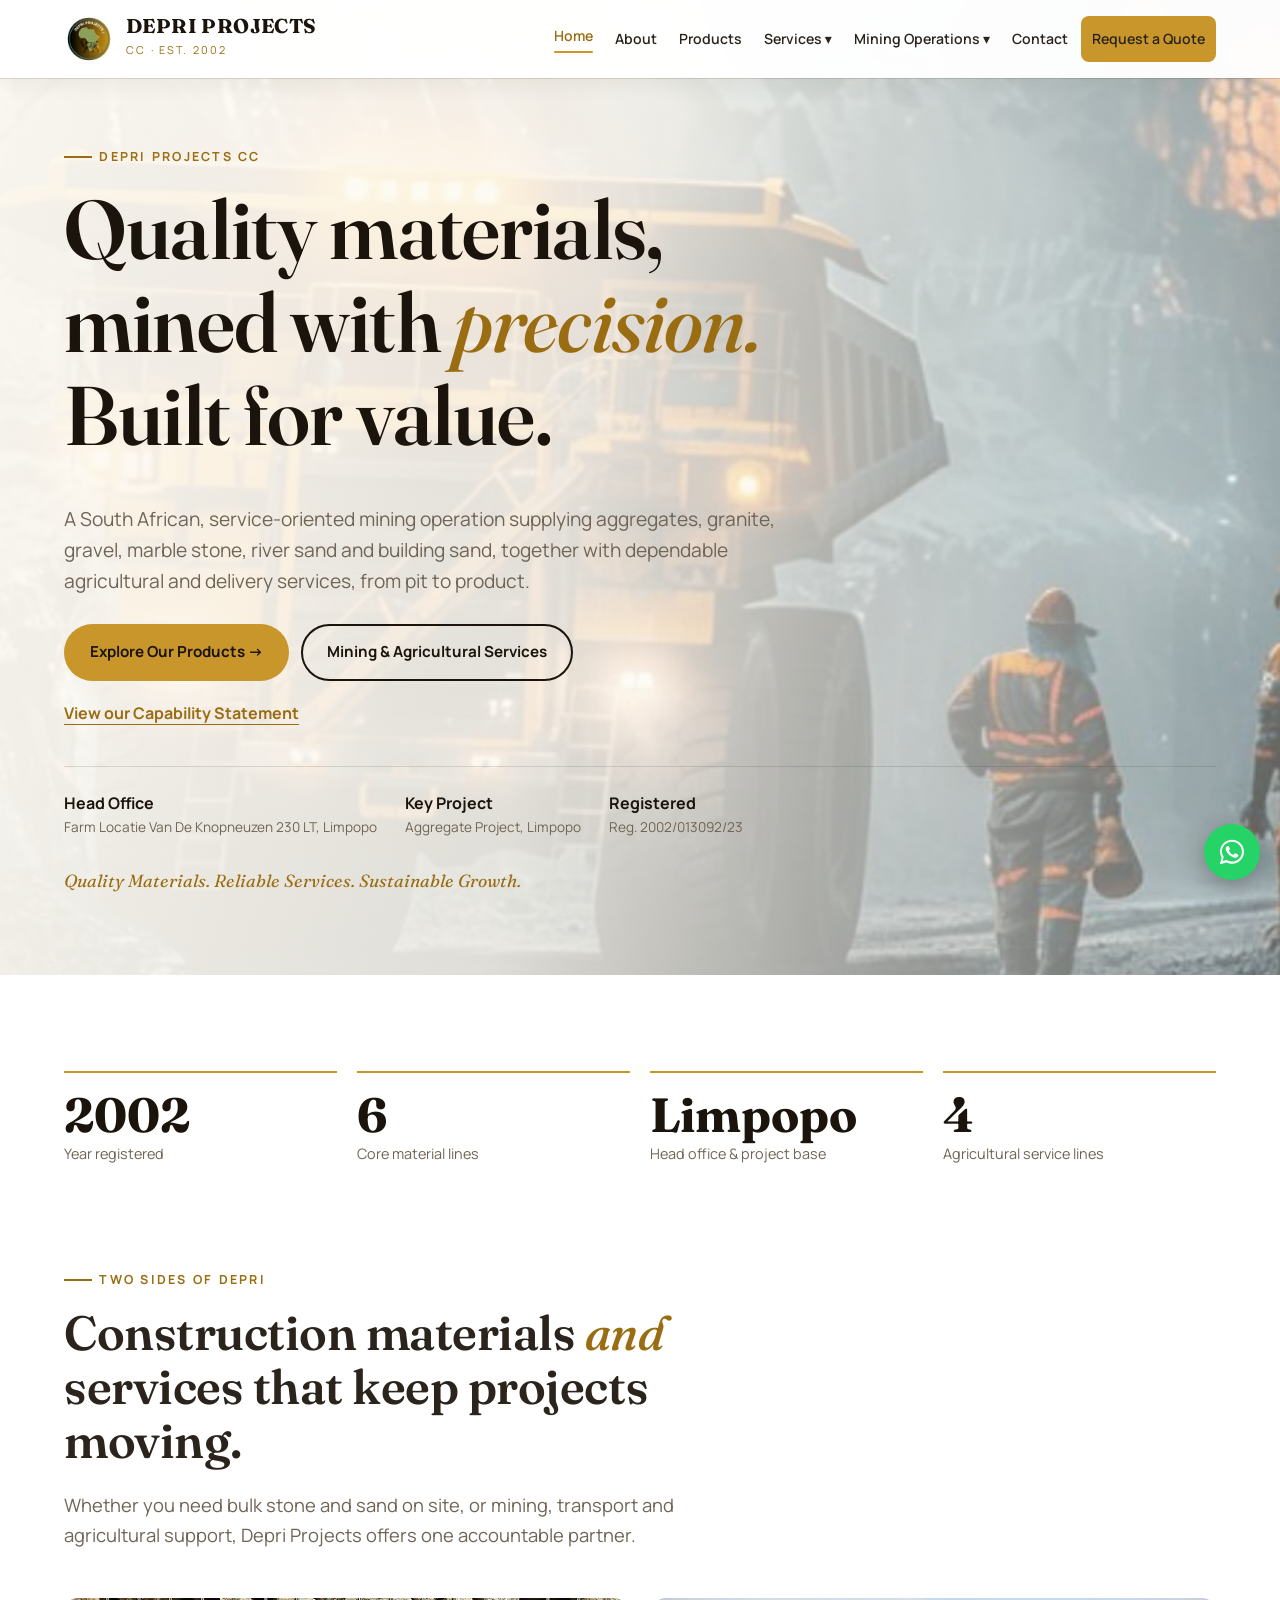
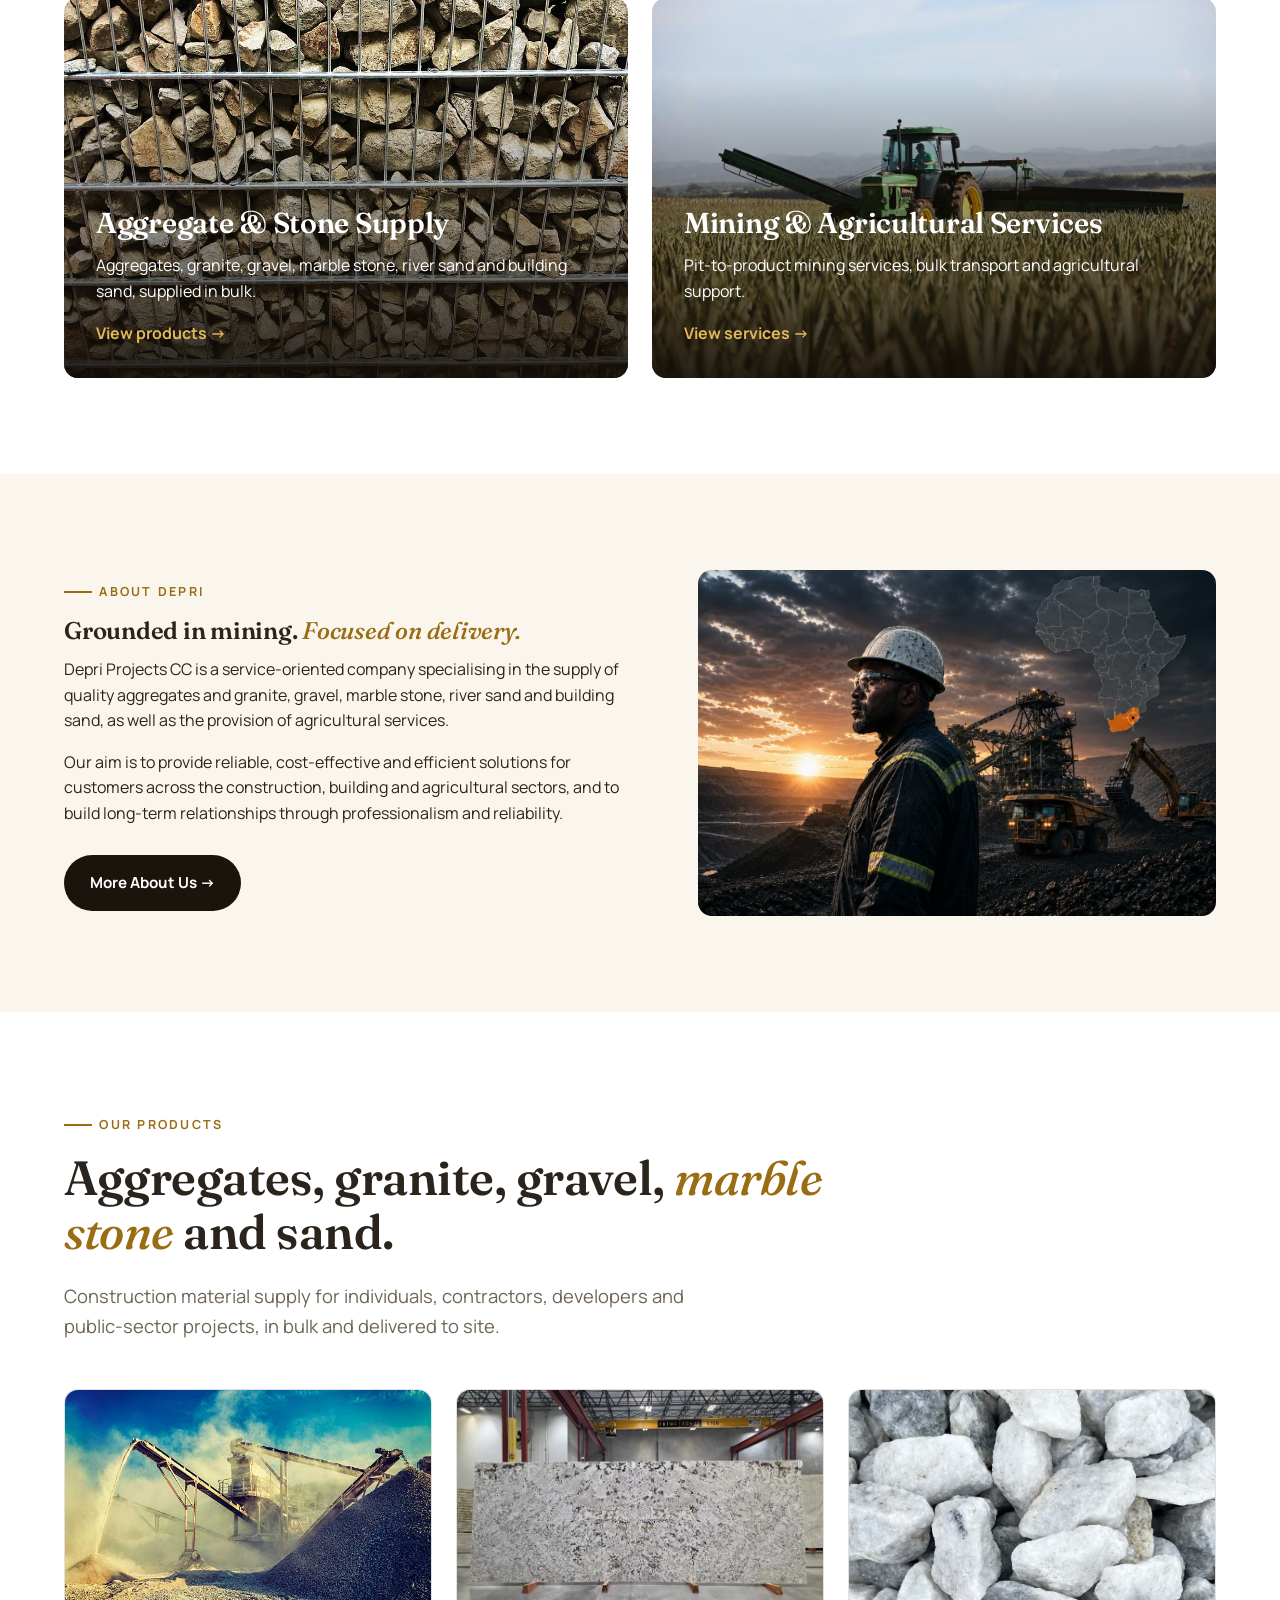
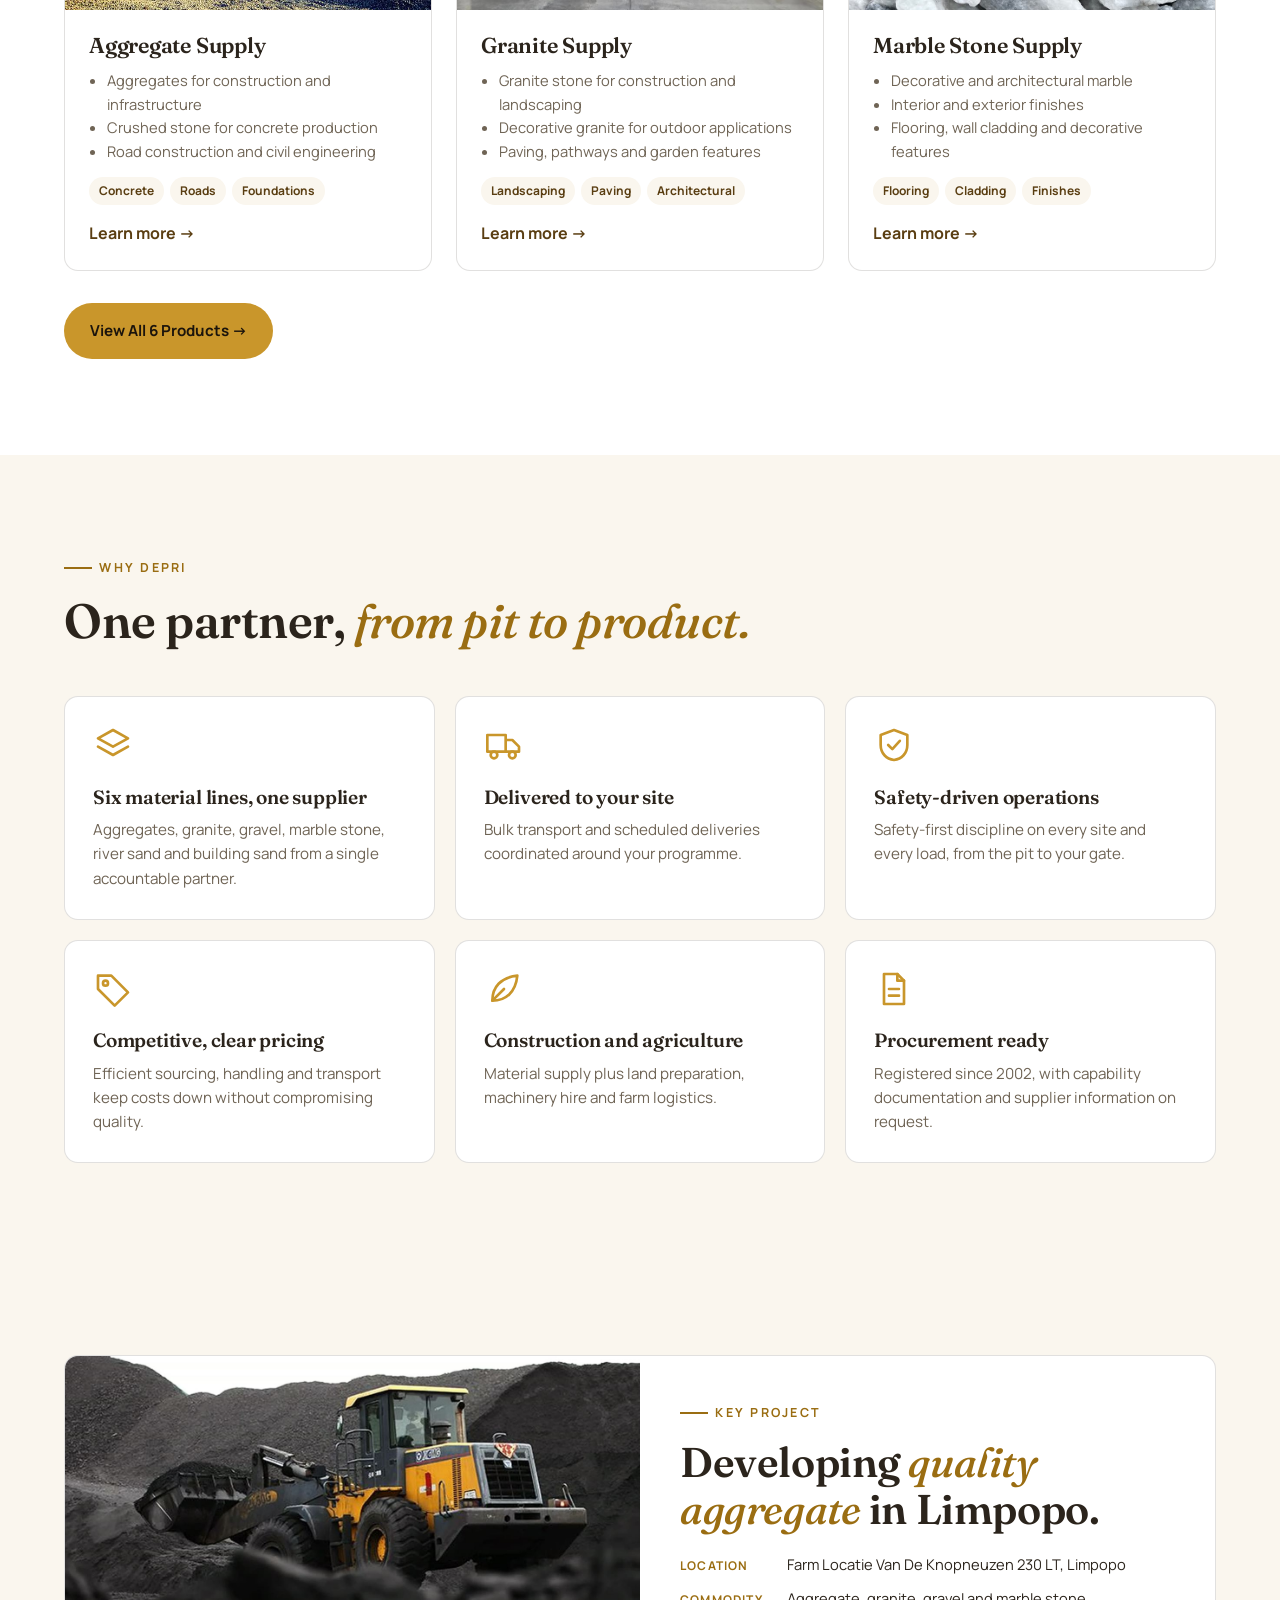
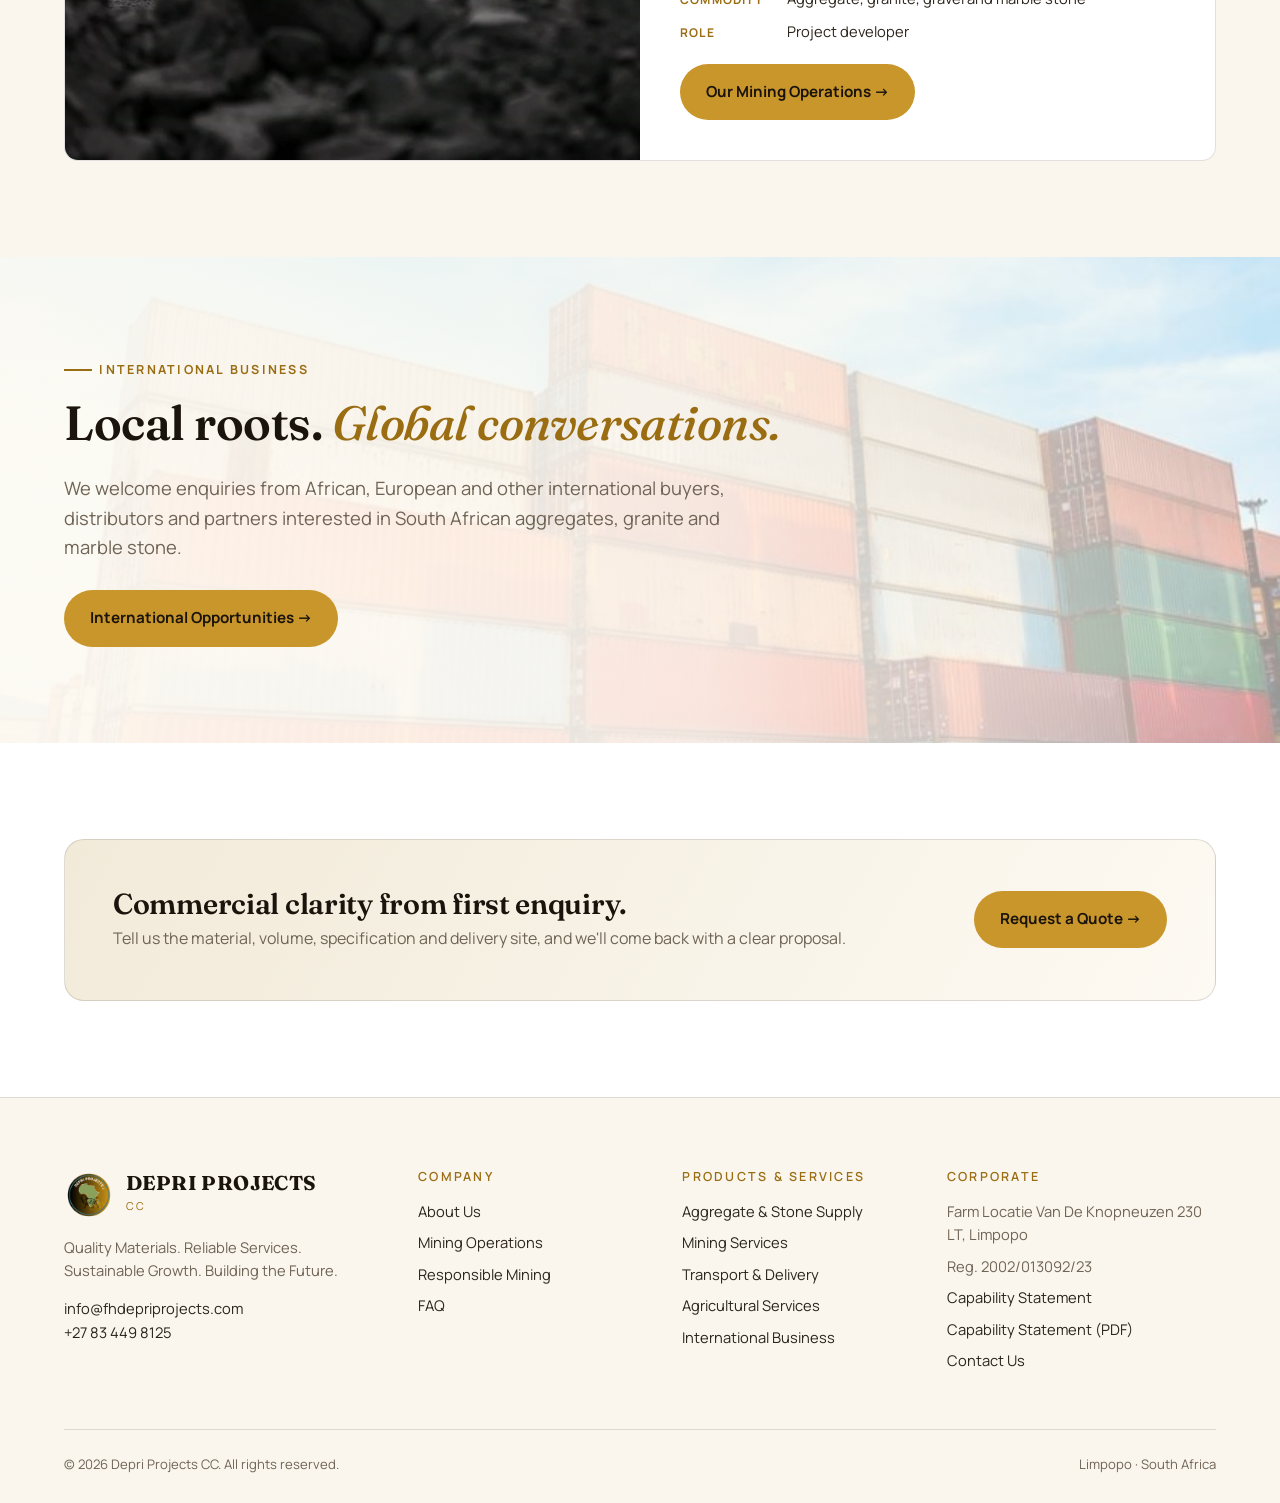
==== commit 9a74a04e: "Replace remaining Gauteng references with Limpopo Co-Authored-By: Claude Opus 5.5 <noreply@anthropic" ====
--- a/index.html
+++ b/index.html
@@ -75,7 +75,7 @@
     <div class="counters reveal">
       <div class="counter"><b data-count="2002" data-from="1980">2002</b><span>Year registered</span></div>
       <div class="counter"><b data-count="6">6</b><span>Core material lines</span></div>
-      <div class="counter"><b data-count="2">2</b><span>Provinces: Gauteng &amp; Limpopo</span></div>
+      <div class="counter"><b>Limpopo</b><span>Head office &amp; project base</span></div>
       <div class="counter"><b data-count="4">4</b><span>Agricultural service lines</span></div>
     </div>
   </div>
@@ -195,7 +195,7 @@
     </div>
     <div class="foot-bottom">
       <span>© <span id="yr">2026</span> Depri Projects CC. All rights reserved.</span>
-      <span>Gauteng · Limpopo · South Africa</span>
+      <span>Limpopo · South Africa</span>
     </div>
   </div>
 </footer>
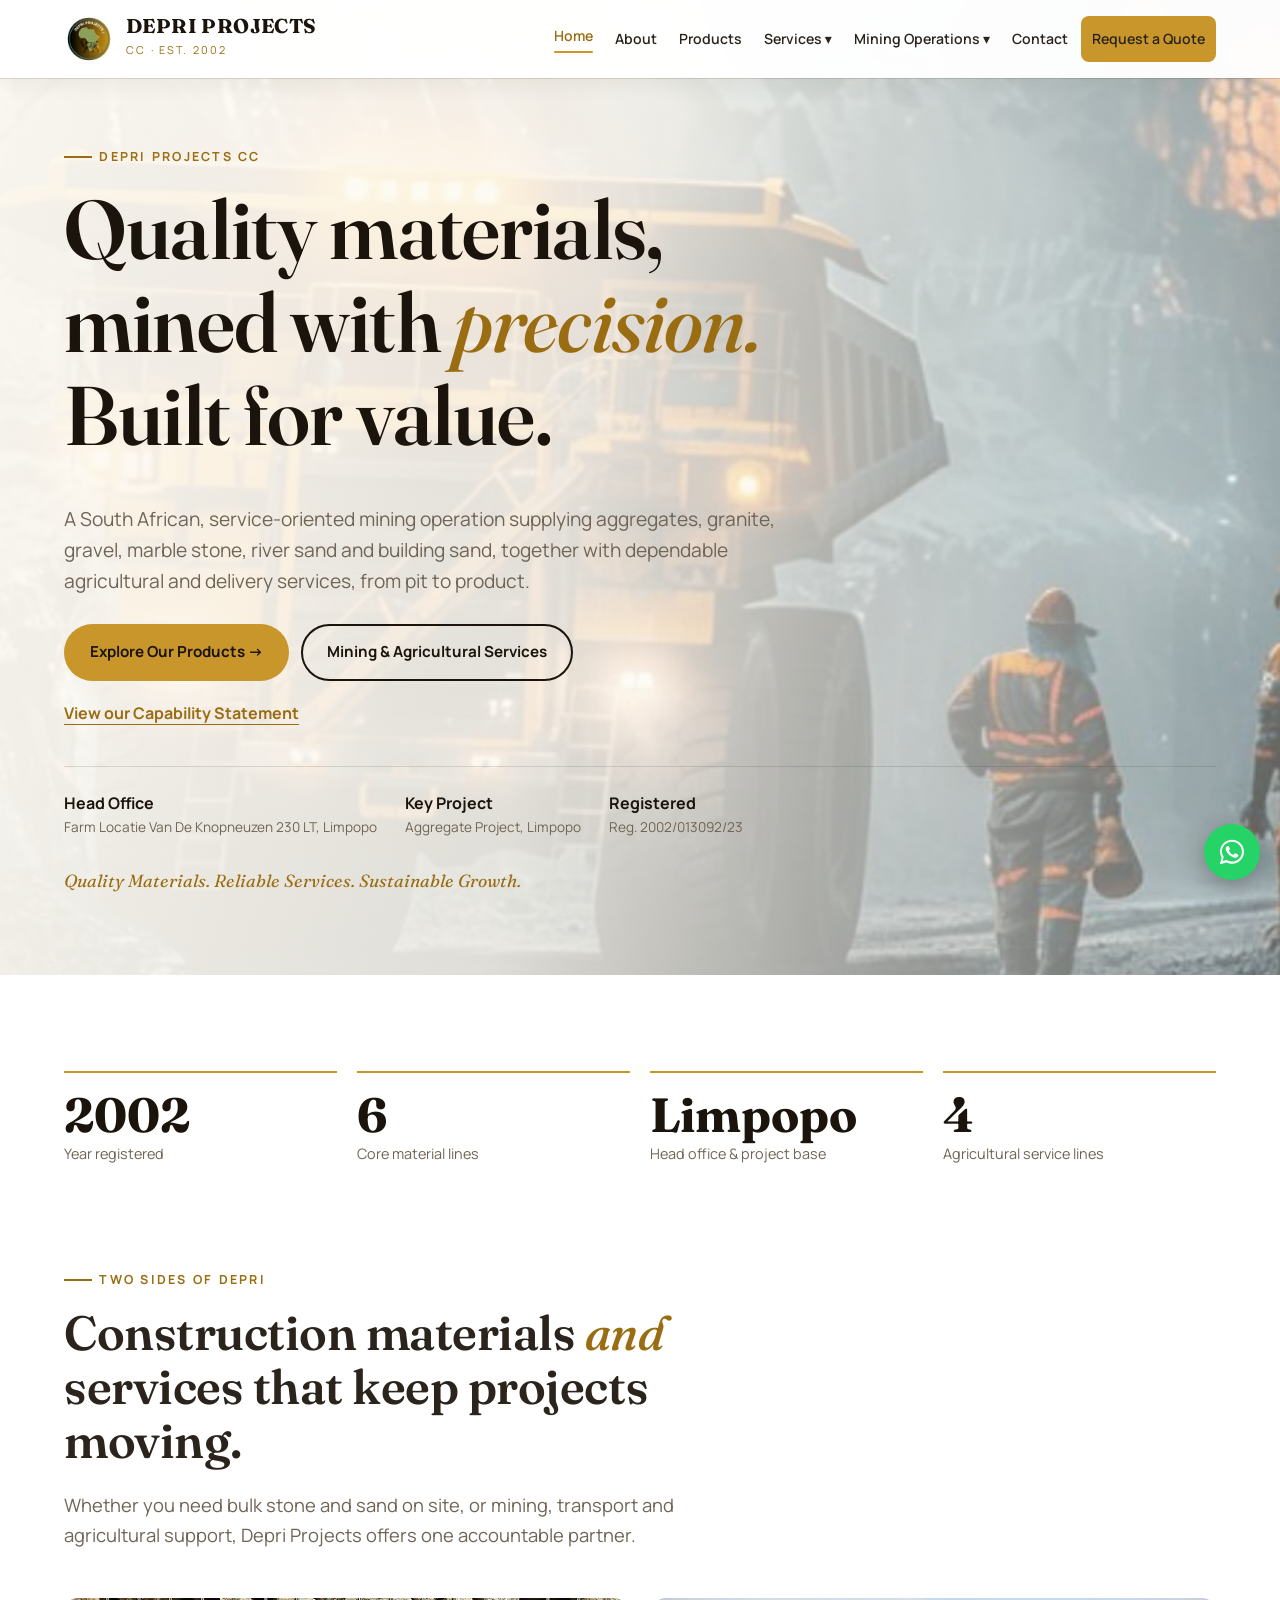
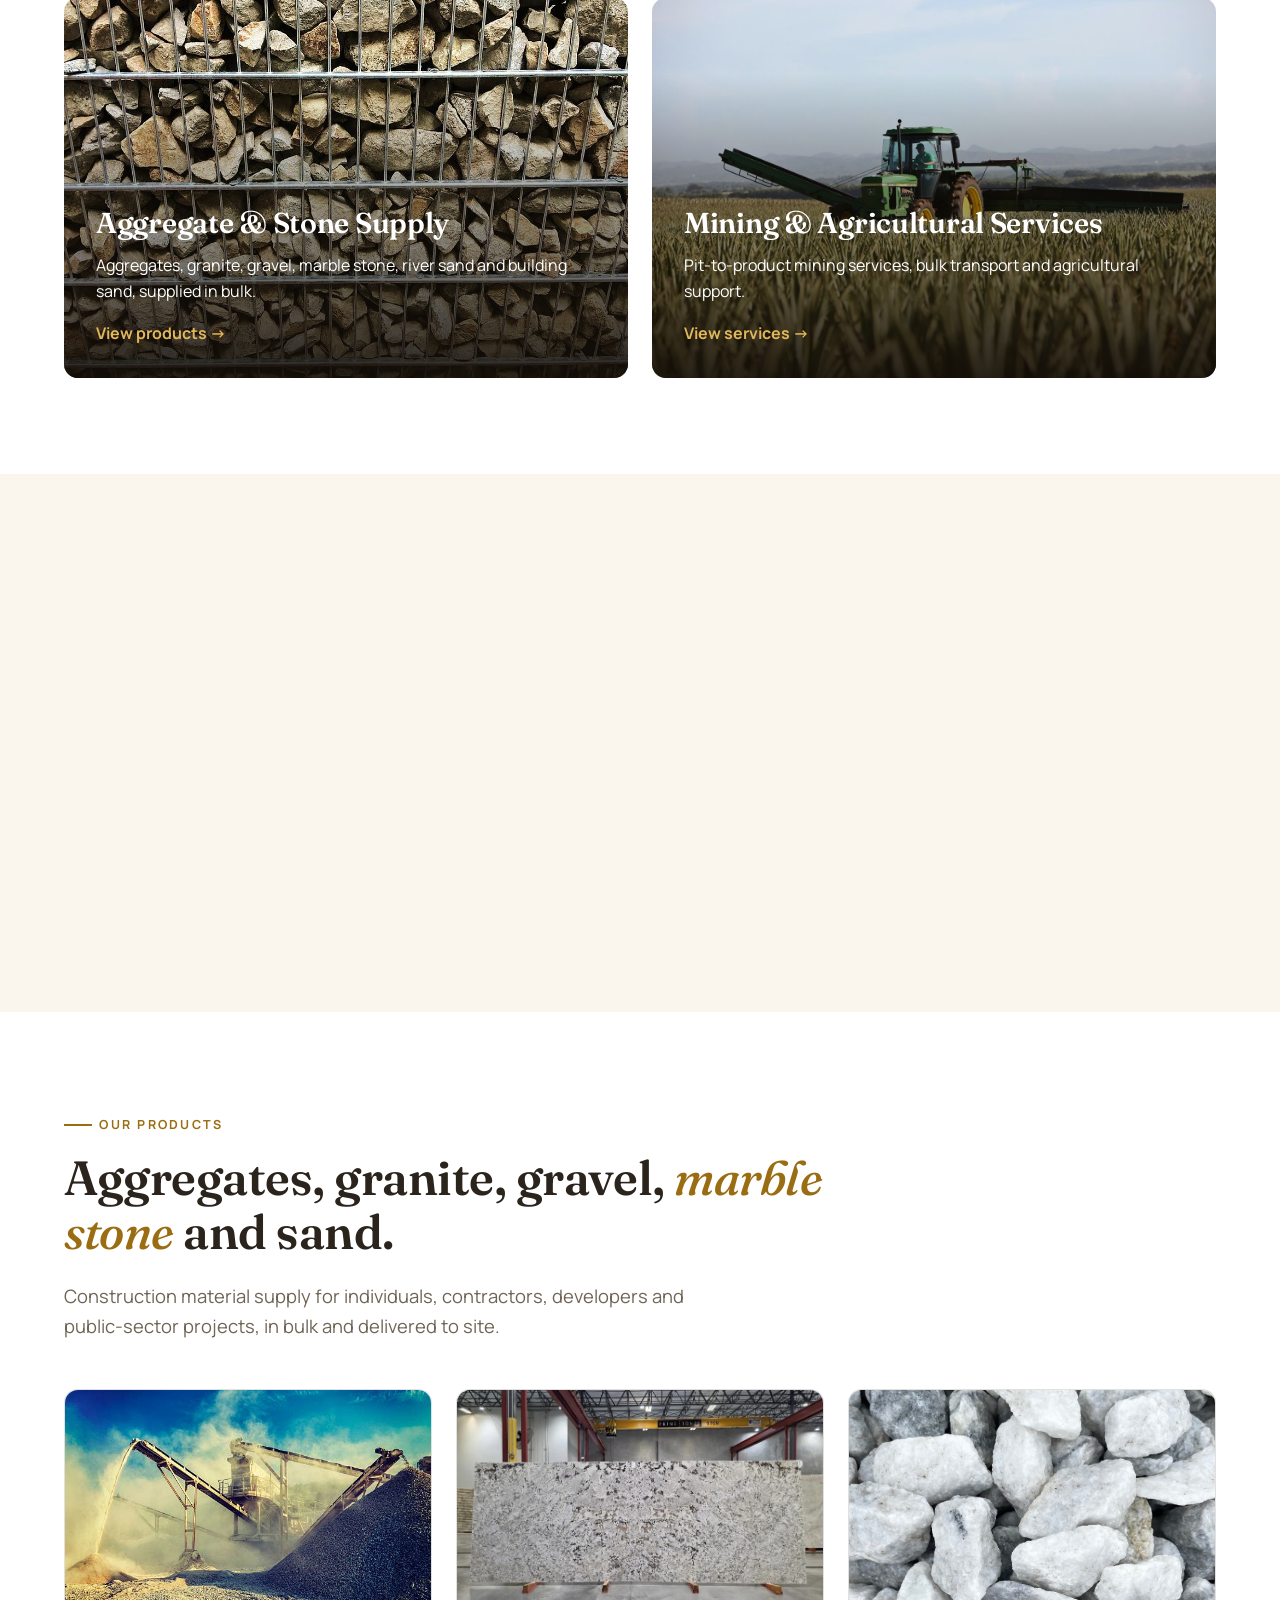
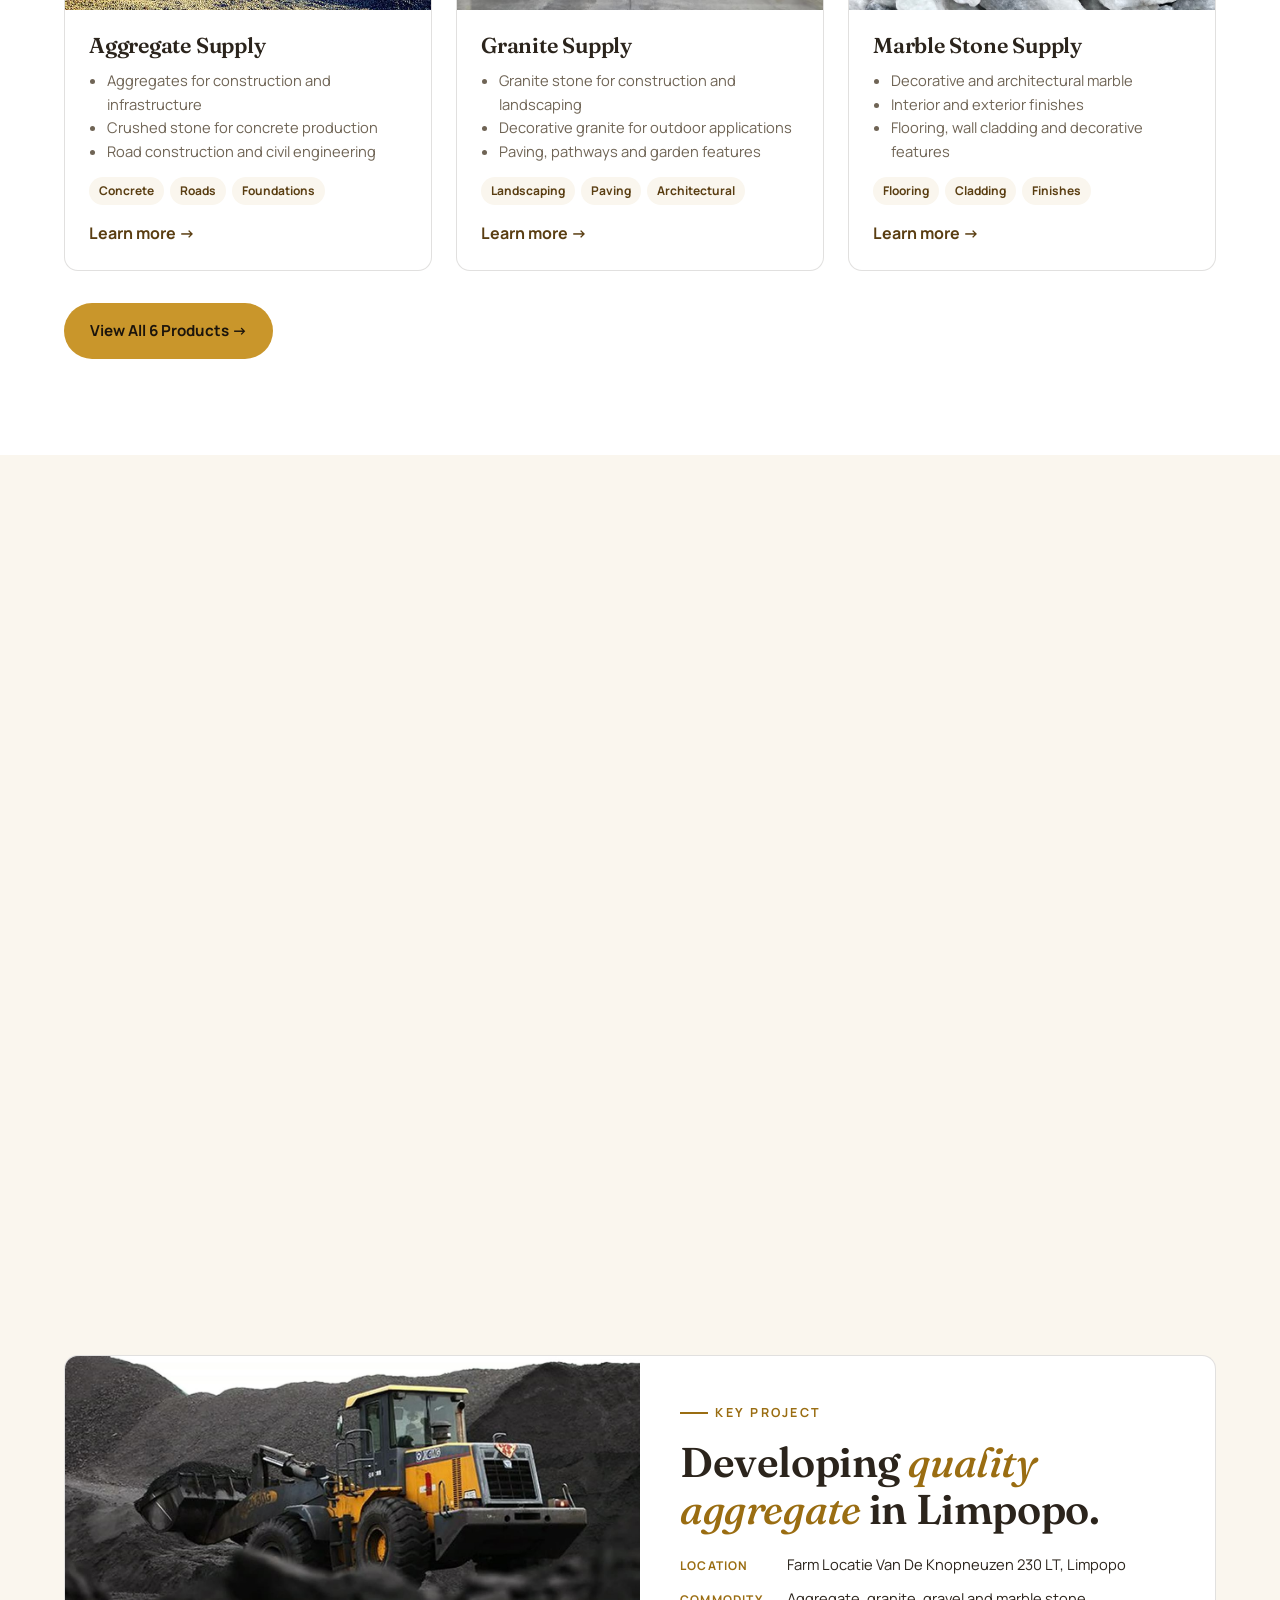
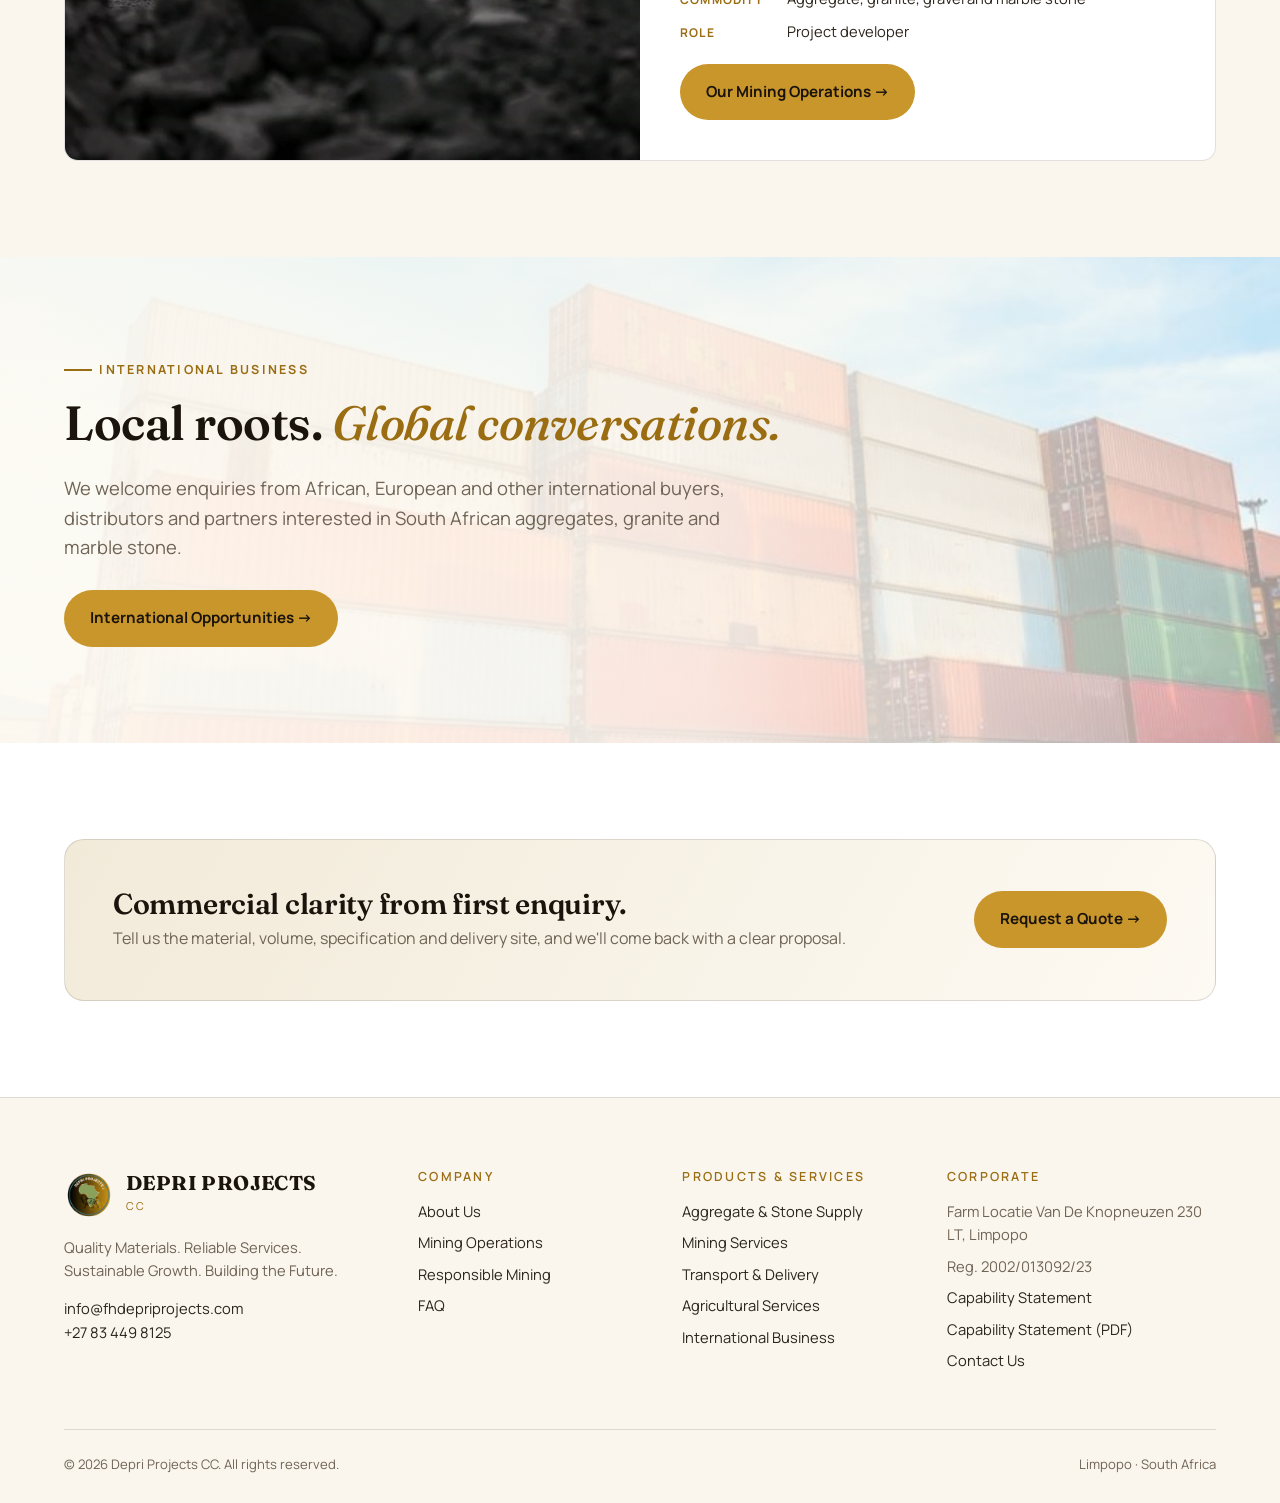
==== commit db08d67f: "Contact form: remove error notice, accept imperfect fields, cache-bust assets Co-Authored-By: Claude" ====
--- a/index.html
+++ b/index.html
@@ -2,17 +2,18 @@
 <html lang="en">
 <head>
 <meta charset="utf-8">
+<script>if(location.hostname.endsWith("github.io"))location.replace("https://fhdepriprojects.com"+location.pathname.replace("/depri-projects-website","")+location.search+location.hash)</script>
 <meta name="viewport" content="width=device-width,initial-scale=1">
 <title>Depri Projects CC | Aggregates, Granite, Marble, Sand &amp; Agricultural Services</title>
 <meta name="description" content="Depri Projects CC is a South African, service-oriented mining operation supplying quality aggregates, granite, gravel, marble stone, river sand and building sand, plus agricultural and delivery services.">
-<link rel="canonical" href="https://lolamaimane.github.io/depri-projects-website/">
+<link rel="canonical" href="https://fhdepriprojects.com/">
 <meta name="theme-color" content="#ffffff">
 <meta property="og:type" content="website">
 <meta property="og:site_name" content="Depri Projects CC">
 <meta property="og:title" content="Depri Projects CC | Aggregates, Granite, Marble, Sand &amp; Agricultural Services">
 <meta property="og:description" content="Depri Projects CC is a South African, service-oriented mining operation supplying quality aggregates, granite, gravel, marble stone, river sand and building sand, plus agricultural and delivery services.">
-<meta property="og:url" content="https://lolamaimane.github.io/depri-projects-website/">
-<meta property="og:image" content="https://lolamaimane.github.io/depri-projects-website/assets/img/og-image.jpg">
+<meta property="og:url" content="https://fhdepriprojects.com/">
+<meta property="og:image" content="https://fhdepriprojects.com/assets/img/og-image.jpg">
 <meta property="og:image:width" content="1200">
 <meta property="og:image:height" content="630">
 <meta name="twitter:card" content="summary_large_image">
@@ -21,9 +22,9 @@
 <link rel="preconnect" href="https://fonts.googleapis.com">
 <link rel="preconnect" href="https://fonts.gstatic.com" crossorigin>
 <link href="https://fonts.googleapis.com/css2?family=Fraunces:ital,opsz,wght@0,9..144,500;0,9..144,600;1,9..144,500&family=Manrope:wght@400;600;700&display=swap" rel="stylesheet">
-<link rel="stylesheet" href="assets/css/style.css">
+<link rel="stylesheet" href="assets/css/style.css?v=20261024b">
 <script type="application/ld+json">
-{"@context":"https://schema.org","@type":"Organization","name":"Depri Projects CC","url":"https://lolamaimane.github.io/depri-projects-website/","logo":"https://lolamaimane.github.io/depri-projects-website/assets/img/logo.png","email":"info@fhdepriprojects.com","telephone":"+27834498125","foundingDate":"2002","address":{"@type":"PostalAddress","streetAddress":"Farm Locatie Van De Knopneuzen 230 LT","addressRegion":"Limpopo","addressCountry":"ZA"},"description":"Supplier of aggregates, granite, gravel, marble stone, river sand and building sand, plus mining, transport and agricultural services."}
+{"@context":"https://schema.org","@type":"Organization","name":"Depri Projects CC","url":"https://fhdepriprojects.com/","logo":"https://fhdepriprojects.com/assets/img/logo.png","email":"info@fhdepriprojects.com","telephone":"+27834498125","foundingDate":"2002","address":{"@type":"PostalAddress","streetAddress":"Farm Locatie Van De Knopneuzen 230 LT","addressRegion":"Limpopo","addressCountry":"ZA"},"description":"Supplier of aggregates, granite, gravel, marble stone, river sand and building sand, plus mining, transport and agricultural services."}
 </script>
 </head>
 <body>
@@ -202,6 +203,6 @@
 
 <a class="wa-float" href="https://wa.me/27834498125?text=Hello%20Depri%20Projects%2C%20I%27d%20like%20a%20quote%20for%20materials" target="_blank" rel="noopener" aria-label="Chat with Depri Projects on WhatsApp"><svg viewBox="0 0 32 32" aria-hidden="true"><path d="M16 3C9 3 3.3 8.6 3.3 15.6c0 2.2.6 4.4 1.7 6.3L3 29l7.3-1.9c1.8 1 3.8 1.5 5.8 1.5 7 0 12.7-5.7 12.7-12.6C28.7 8.6 23 3 16 3zm0 23.1c-1.9 0-3.7-.5-5.3-1.4l-.4-.2-4.3 1.1 1.2-4.2-.3-.4a10.4 10.4 0 0 1-1.6-5.5C5.3 9.8 10.1 5.1 16 5.1s10.6 4.7 10.6 10.5S21.9 26.1 16 26.1zm5.8-7.8c-.3-.2-1.9-.9-2.2-1-.3-.1-.5-.2-.7.2-.2.3-.8 1-1 1.2-.2.2-.4.2-.7.1-.3-.2-1.4-.5-2.6-1.6-1-.9-1.6-1.9-1.8-2.2-.2-.3 0-.5.1-.7l.5-.6.3-.5c.1-.2 0-.4 0-.6l-1-2.4c-.3-.6-.5-.5-.7-.5h-.6c-.2 0-.6.1-.9.4-.3.3-1.2 1.1-1.2 2.8s1.2 3.2 1.4 3.4c.2.2 2.4 3.6 5.7 5 .8.3 1.4.5 1.9.7.8.3 1.5.2 2.1.1.6-.1 1.9-.8 2.2-1.5.3-.7.3-1.4.2-1.5-.1-.2-.3-.3-.6-.4z"/></svg></a>
 <button class="to-top" type="button" aria-label="Back to top">↑</button>
-<script src="assets/js/main.js"></script>
+<script src="assets/js/main.js?v=20261024b"></script>
 </body>
 </html>
--- a/assets/css/style.css
+++ b/assets/css/style.css
@@ -412,3 +412,7 @@
 .to-top{background:#fff;color:var(--gold-text);border:1px solid var(--line)}
 .nf{background:var(--cream);color:var(--text)}
 .nf p{color:var(--muted)!important}
+.form-err{grid-column:1/-1;background:#fbebeb;border:1px solid #e3a3a3;color:#7a2020;padding:14px 16px;border-radius:10px;display:none}
+.form-err.show{display:block}
+.form-err a{color:inherit}
+.hp{position:absolute;left:-9999px;width:1px;height:1px;opacity:0}
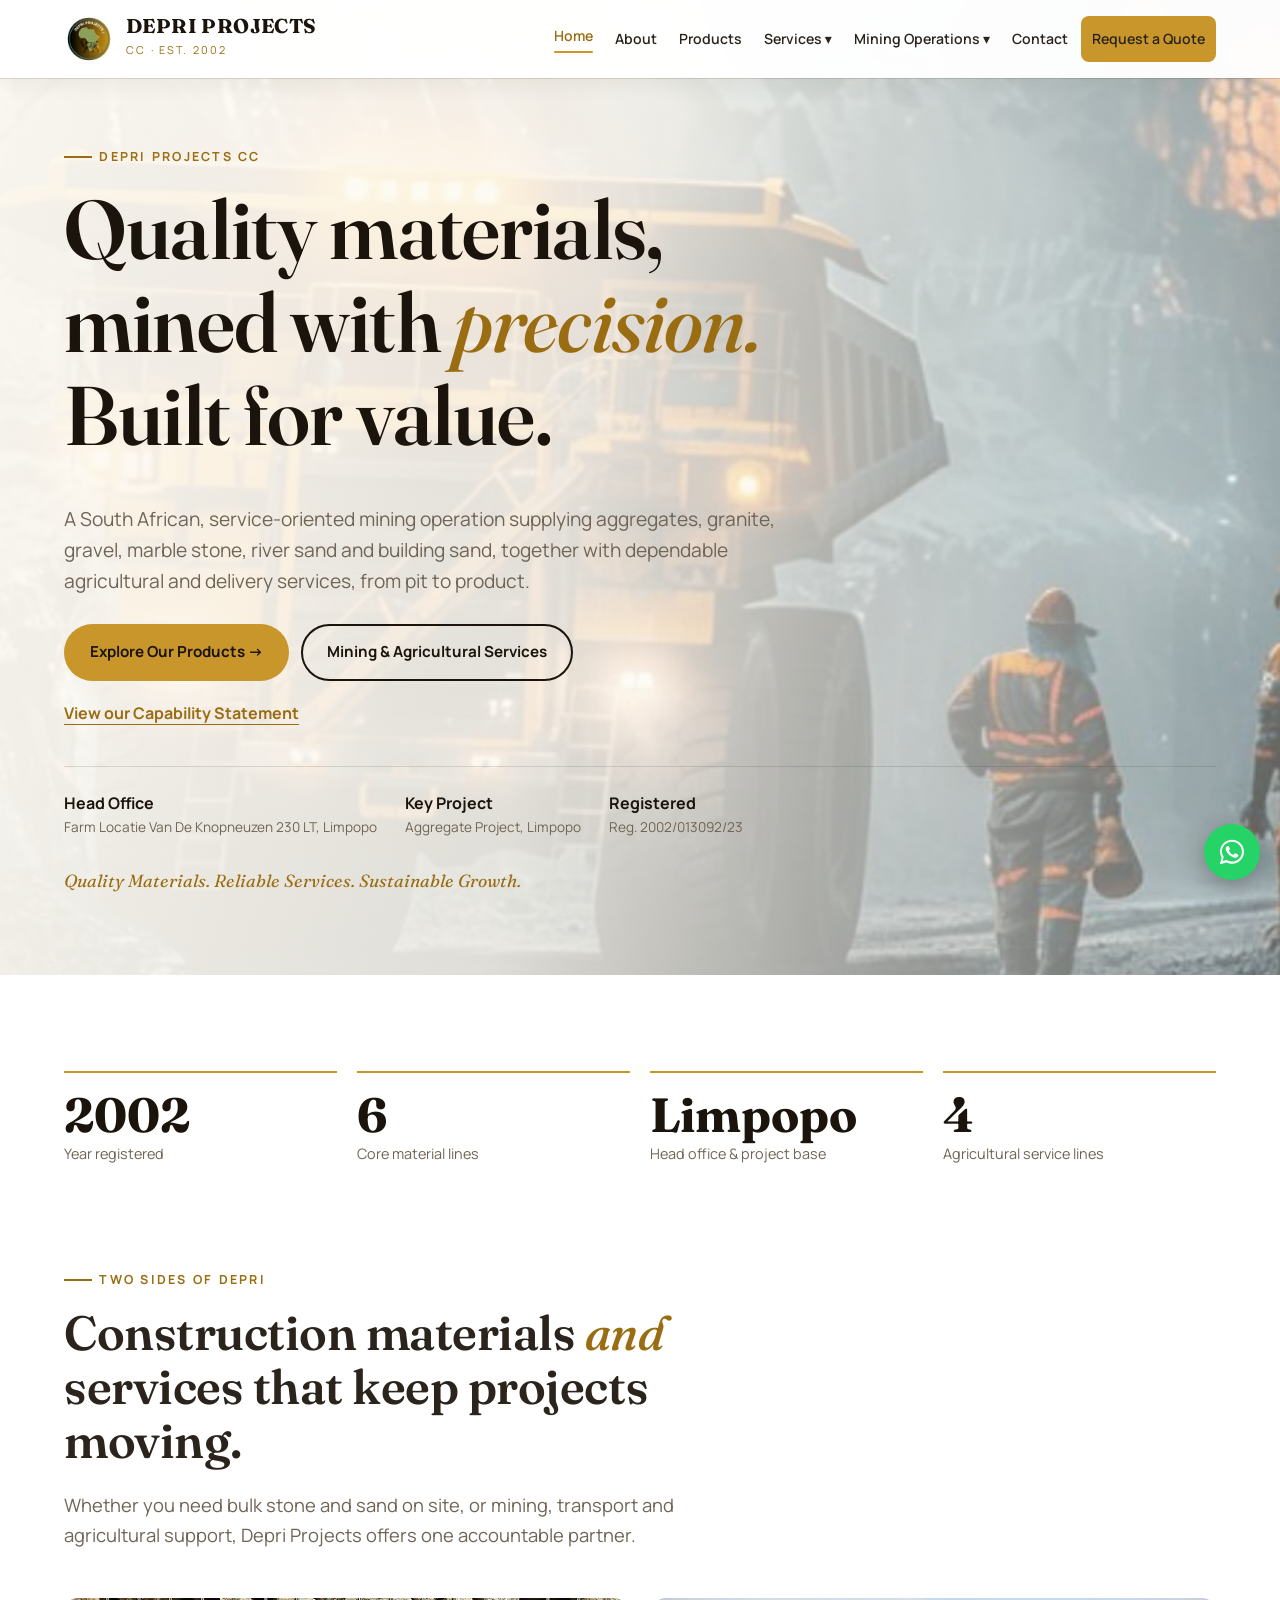
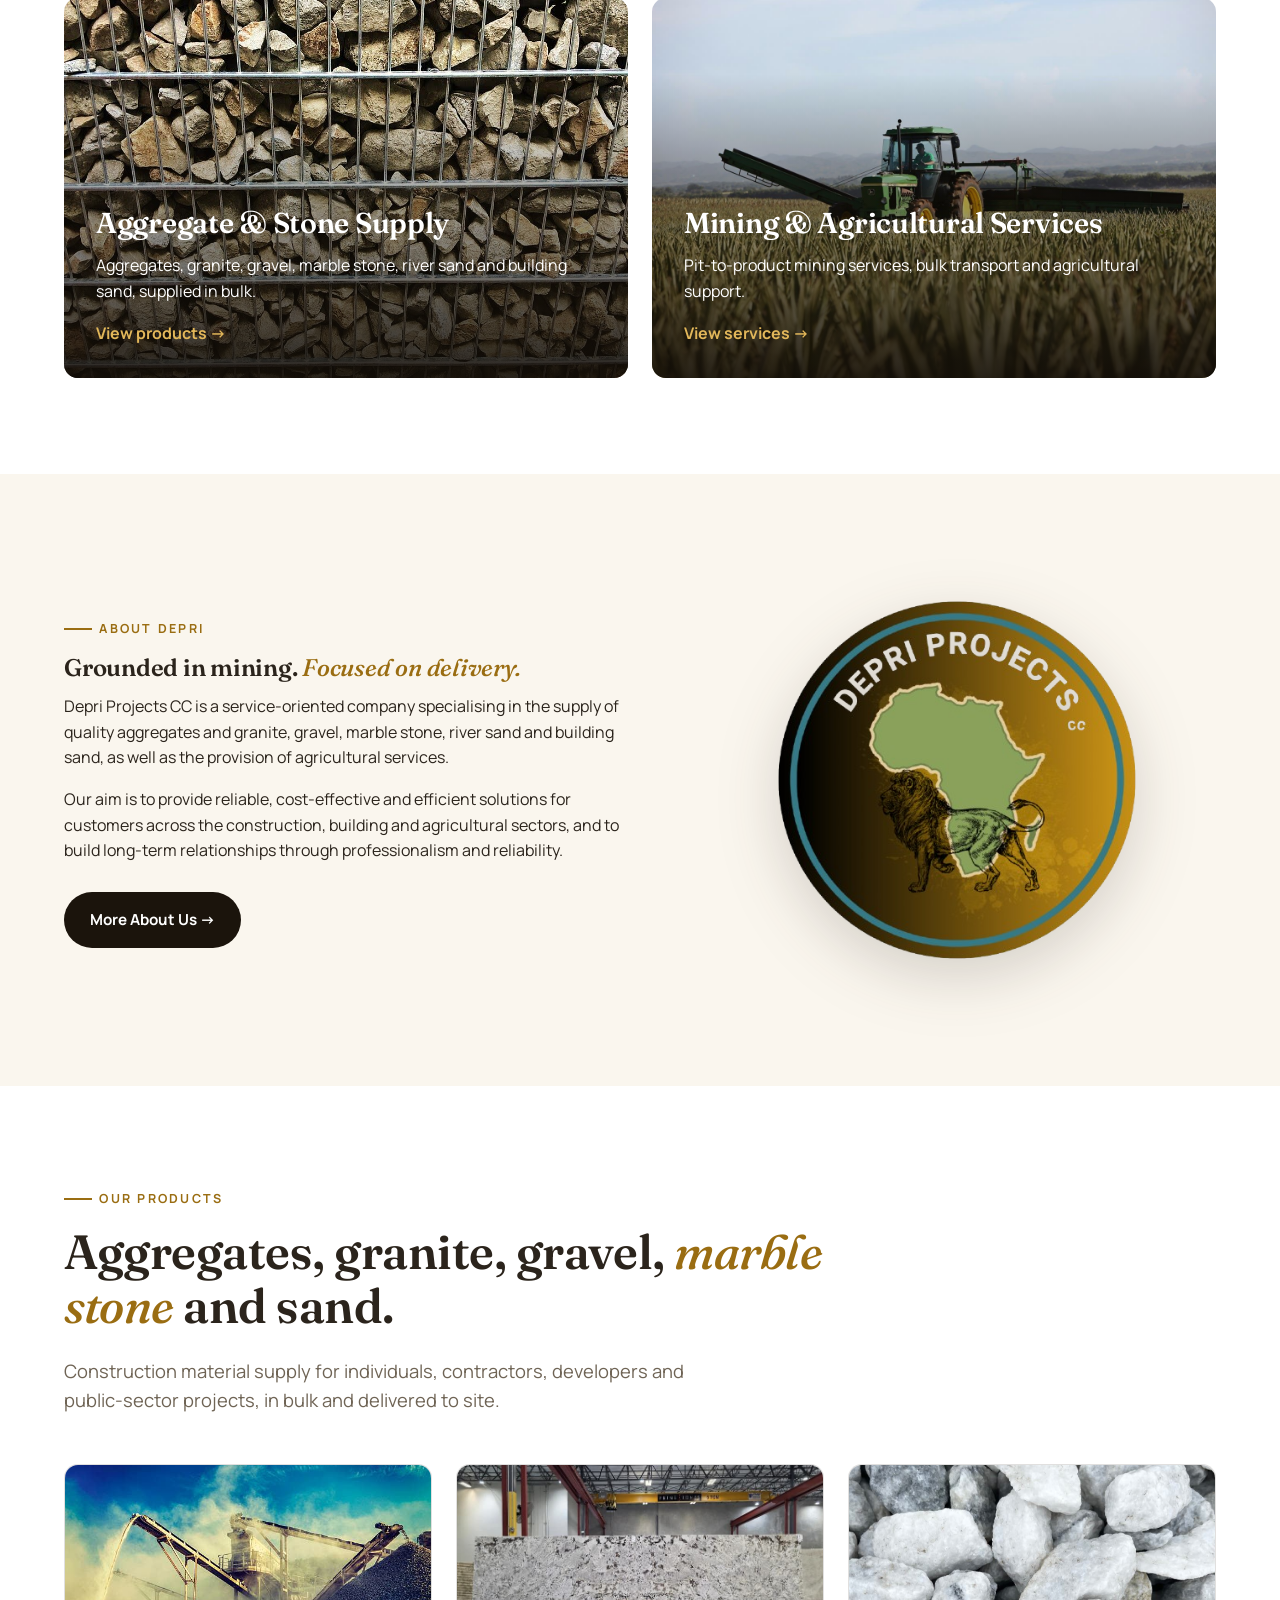
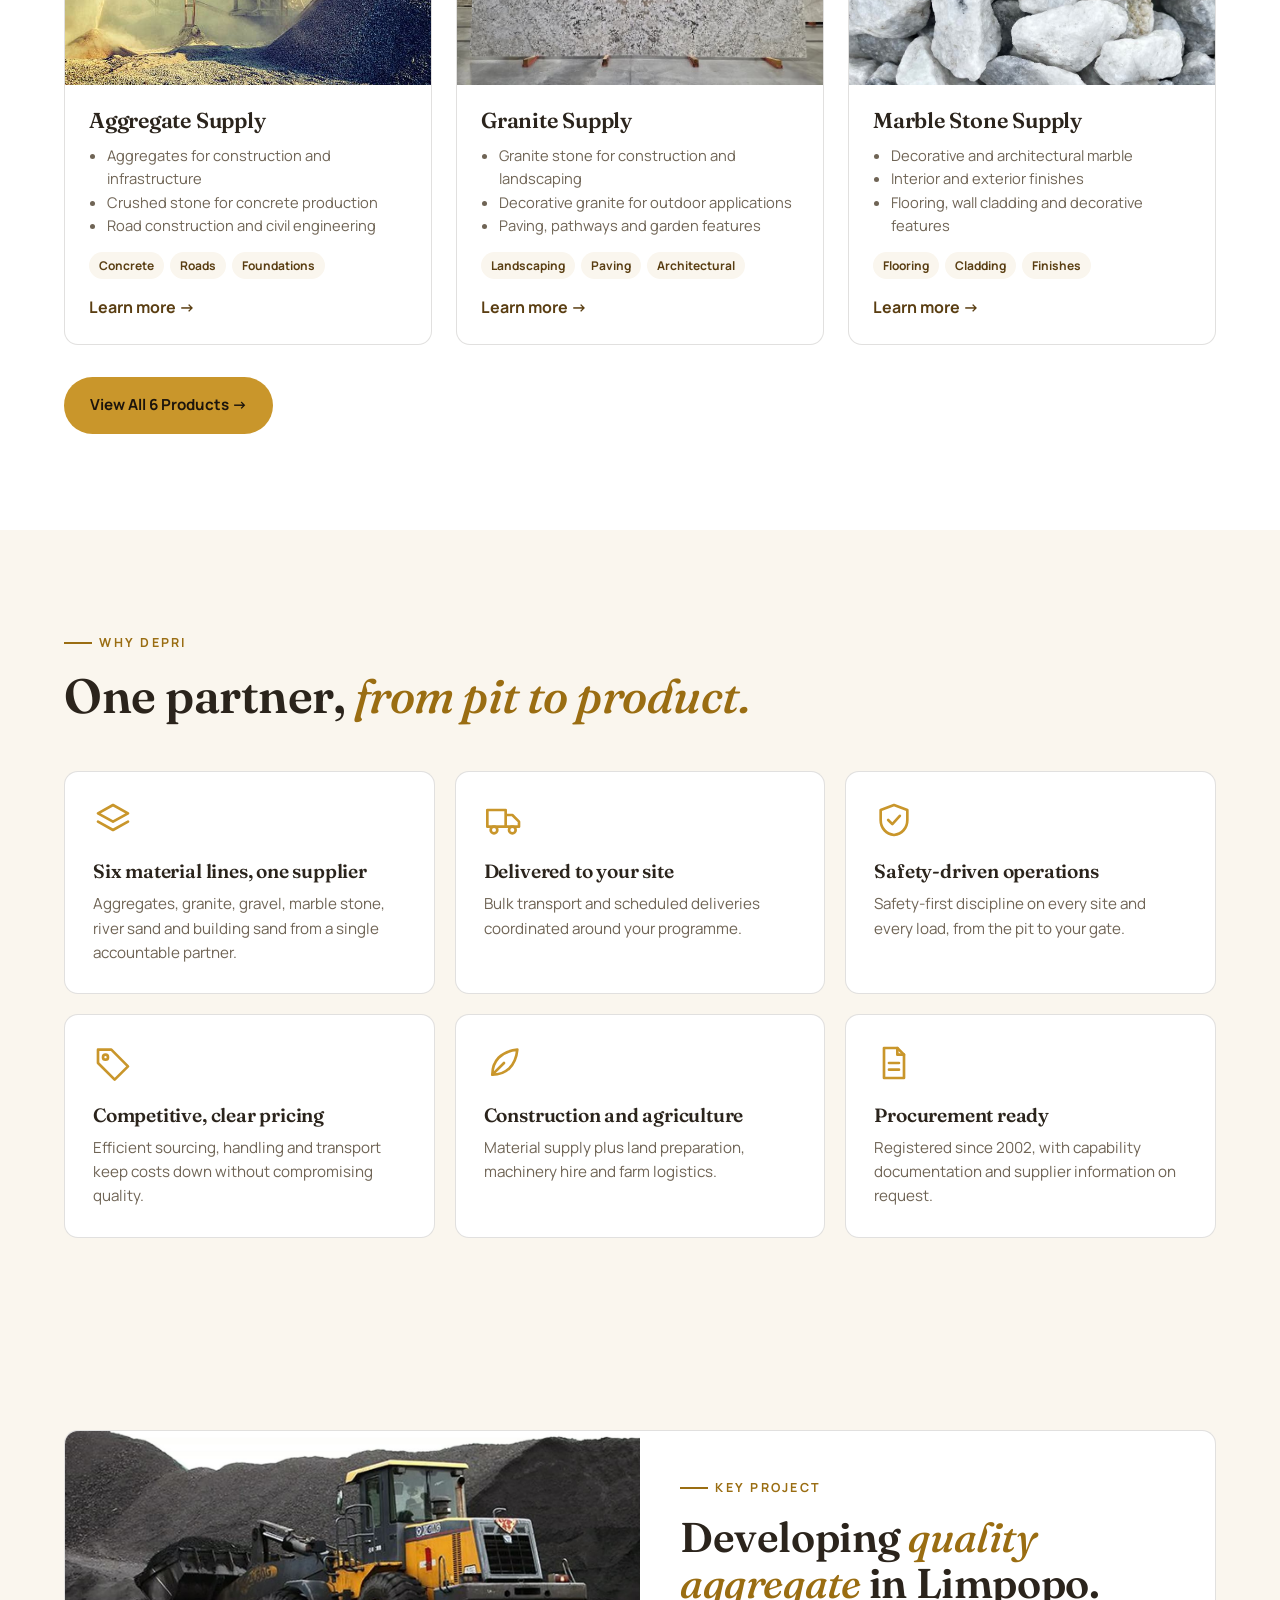
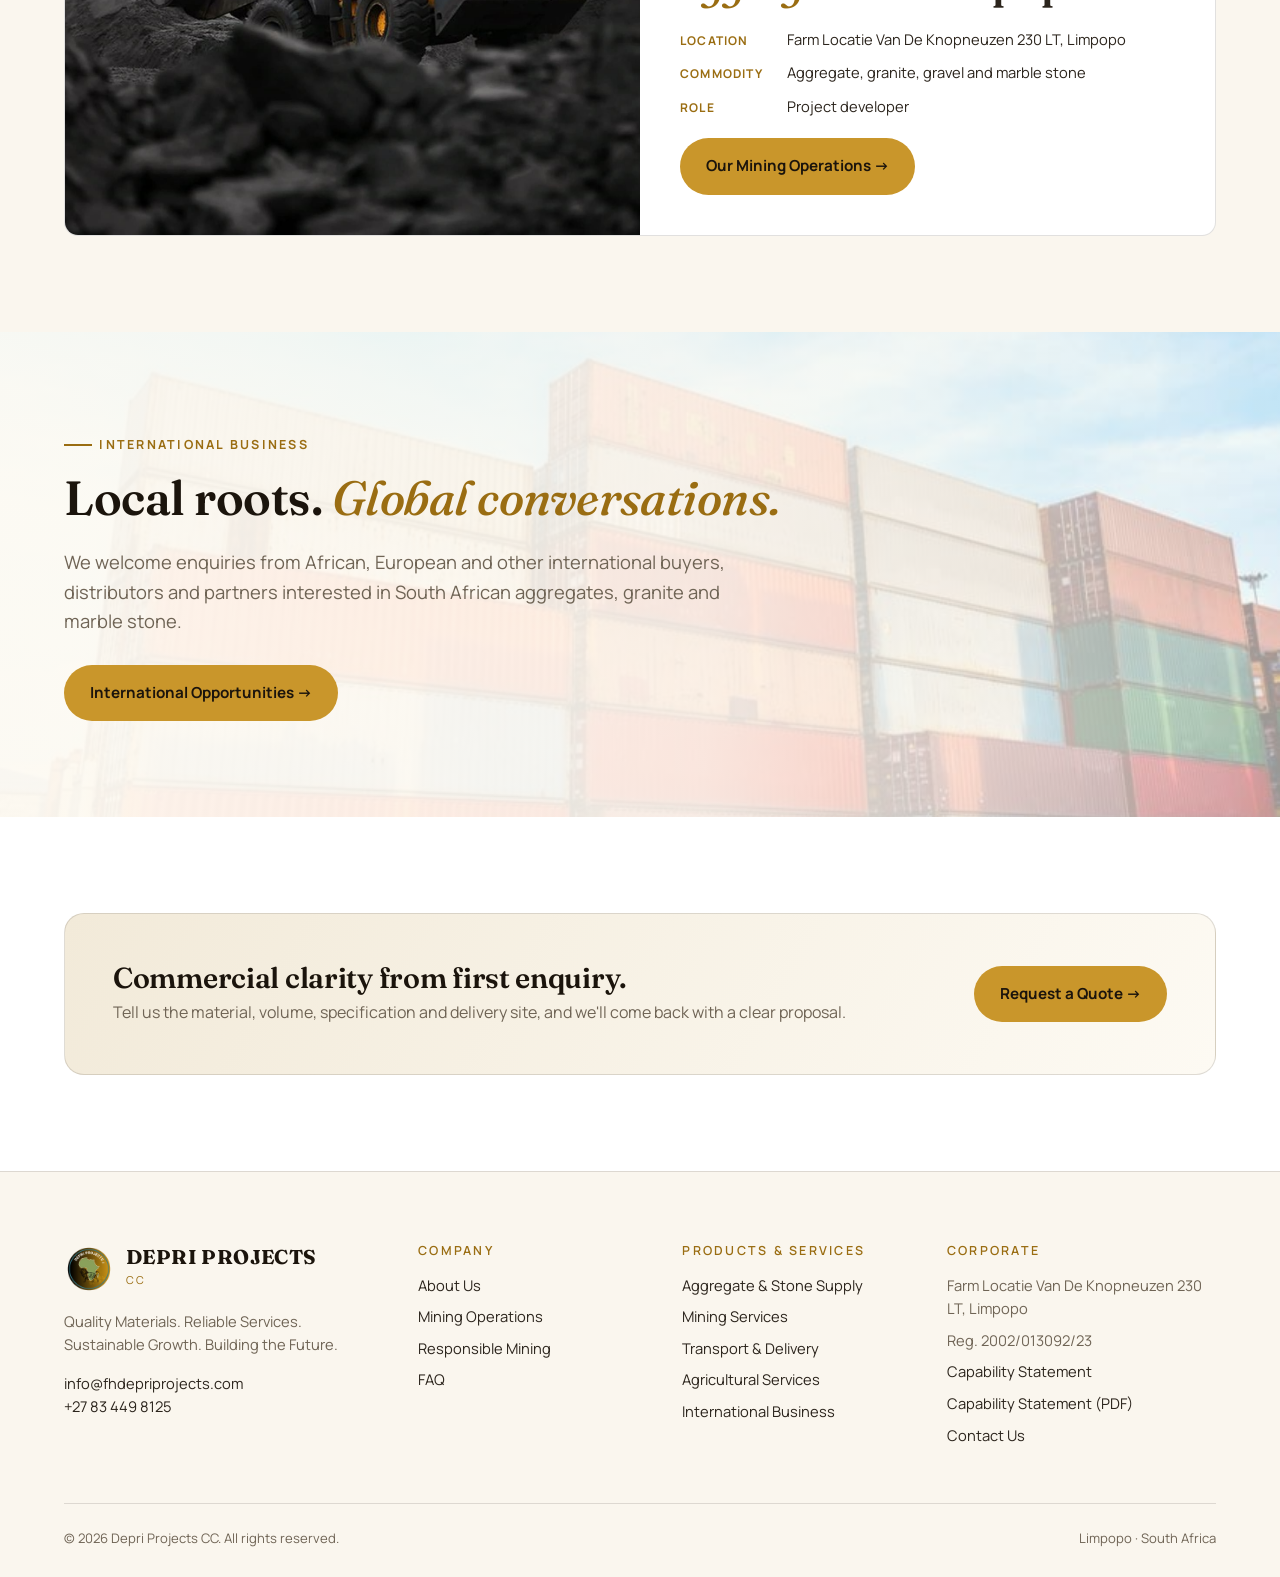
==== commit cde402b4: "Home About section: show the Depri logo instead of the stock photo Co-Authored-By: Claude Opus 5.5 <" ====
--- a/index.html
+++ b/index.html
@@ -22,7 +22,7 @@
 <link rel="preconnect" href="https://fonts.googleapis.com">
 <link rel="preconnect" href="https://fonts.gstatic.com" crossorigin>
 <link href="https://fonts.googleapis.com/css2?family=Fraunces:ital,opsz,wght@0,9..144,500;0,9..144,600;1,9..144,500&family=Manrope:wght@400;600;700&display=swap" rel="stylesheet">
-<link rel="stylesheet" href="assets/css/style.css?v=20261024b">
+<link rel="stylesheet" href="assets/css/style.css?v=20261024c">
 <script type="application/ld+json">
 {"@context":"https://schema.org","@type":"Organization","name":"Depri Projects CC","url":"https://fhdepriprojects.com/","logo":"https://fhdepriprojects.com/assets/img/logo.png","email":"info@fhdepriprojects.com","telephone":"+27834498125","foundingDate":"2002","address":{"@type":"PostalAddress","streetAddress":"Farm Locatie Van De Knopneuzen 230 LT","addressRegion":"Limpopo","addressCountry":"ZA"},"description":"Supplier of aggregates, granite, gravel, marble stone, river sand and building sand, plus mining, transport and agricultural services."}
 </script>
@@ -113,7 +113,7 @@
       <p>Our aim is to provide reliable, cost-effective and efficient solutions for customers across the construction, building and agricultural sectors, and to build long-term relationships through professionalism and reliability.</p>
       <a href="about.html" class="btn btn-dark" style="margin-top:12px">More About Us →</a>
     </div>
-    <img class="reveal" src="assets/img/about-africa.jpg" alt="Mining professional overlooking an operation at sunset" loading="lazy">
+    <img class="reveal about-logo" src="assets/img/logo.png" alt="Depri Projects CC logo" width="500" height="500" loading="lazy">
   </div>
 </section>
 
@@ -203,6 +203,6 @@
 
 <a class="wa-float" href="https://wa.me/27834498125?text=Hello%20Depri%20Projects%2C%20I%27d%20like%20a%20quote%20for%20materials" target="_blank" rel="noopener" aria-label="Chat with Depri Projects on WhatsApp"><svg viewBox="0 0 32 32" aria-hidden="true"><path d="M16 3C9 3 3.3 8.6 3.3 15.6c0 2.2.6 4.4 1.7 6.3L3 29l7.3-1.9c1.8 1 3.8 1.5 5.8 1.5 7 0 12.7-5.7 12.7-12.6C28.7 8.6 23 3 16 3zm0 23.1c-1.9 0-3.7-.5-5.3-1.4l-.4-.2-4.3 1.1 1.2-4.2-.3-.4a10.4 10.4 0 0 1-1.6-5.5C5.3 9.8 10.1 5.1 16 5.1s10.6 4.7 10.6 10.5S21.9 26.1 16 26.1zm5.8-7.8c-.3-.2-1.9-.9-2.2-1-.3-.1-.5-.2-.7.2-.2.3-.8 1-1 1.2-.2.2-.4.2-.7.1-.3-.2-1.4-.5-2.6-1.6-1-.9-1.6-1.9-1.8-2.2-.2-.3 0-.5.1-.7l.5-.6.3-.5c.1-.2 0-.4 0-.6l-1-2.4c-.3-.6-.5-.5-.7-.5h-.6c-.2 0-.6.1-.9.4-.3.3-1.2 1.1-1.2 2.8s1.2 3.2 1.4 3.4c.2.2 2.4 3.6 5.7 5 .8.3 1.4.5 1.9.7.8.3 1.5.2 2.1.1.6-.1 1.9-.8 2.2-1.5.3-.7.3-1.4.2-1.5-.1-.2-.3-.3-.6-.4z"/></svg></a>
 <button class="to-top" type="button" aria-label="Back to top">↑</button>
-<script src="assets/js/main.js?v=20261024b"></script>
+<script src="assets/js/main.js?v=20261024c"></script>
 </body>
 </html>
--- a/assets/css/style.css
+++ b/assets/css/style.css
@@ -416,3 +416,4 @@
 .form-err.show{display:block}
 .form-err a{color:inherit}
 .hp{position:absolute;left:-9999px;width:1px;height:1px;opacity:0}
+.split img.about-logo{object-fit:contain;width:100%;max-width:420px;height:auto;margin:0 auto;border-radius:0;filter:drop-shadow(0 18px 30px rgba(43,36,28,.18))}
